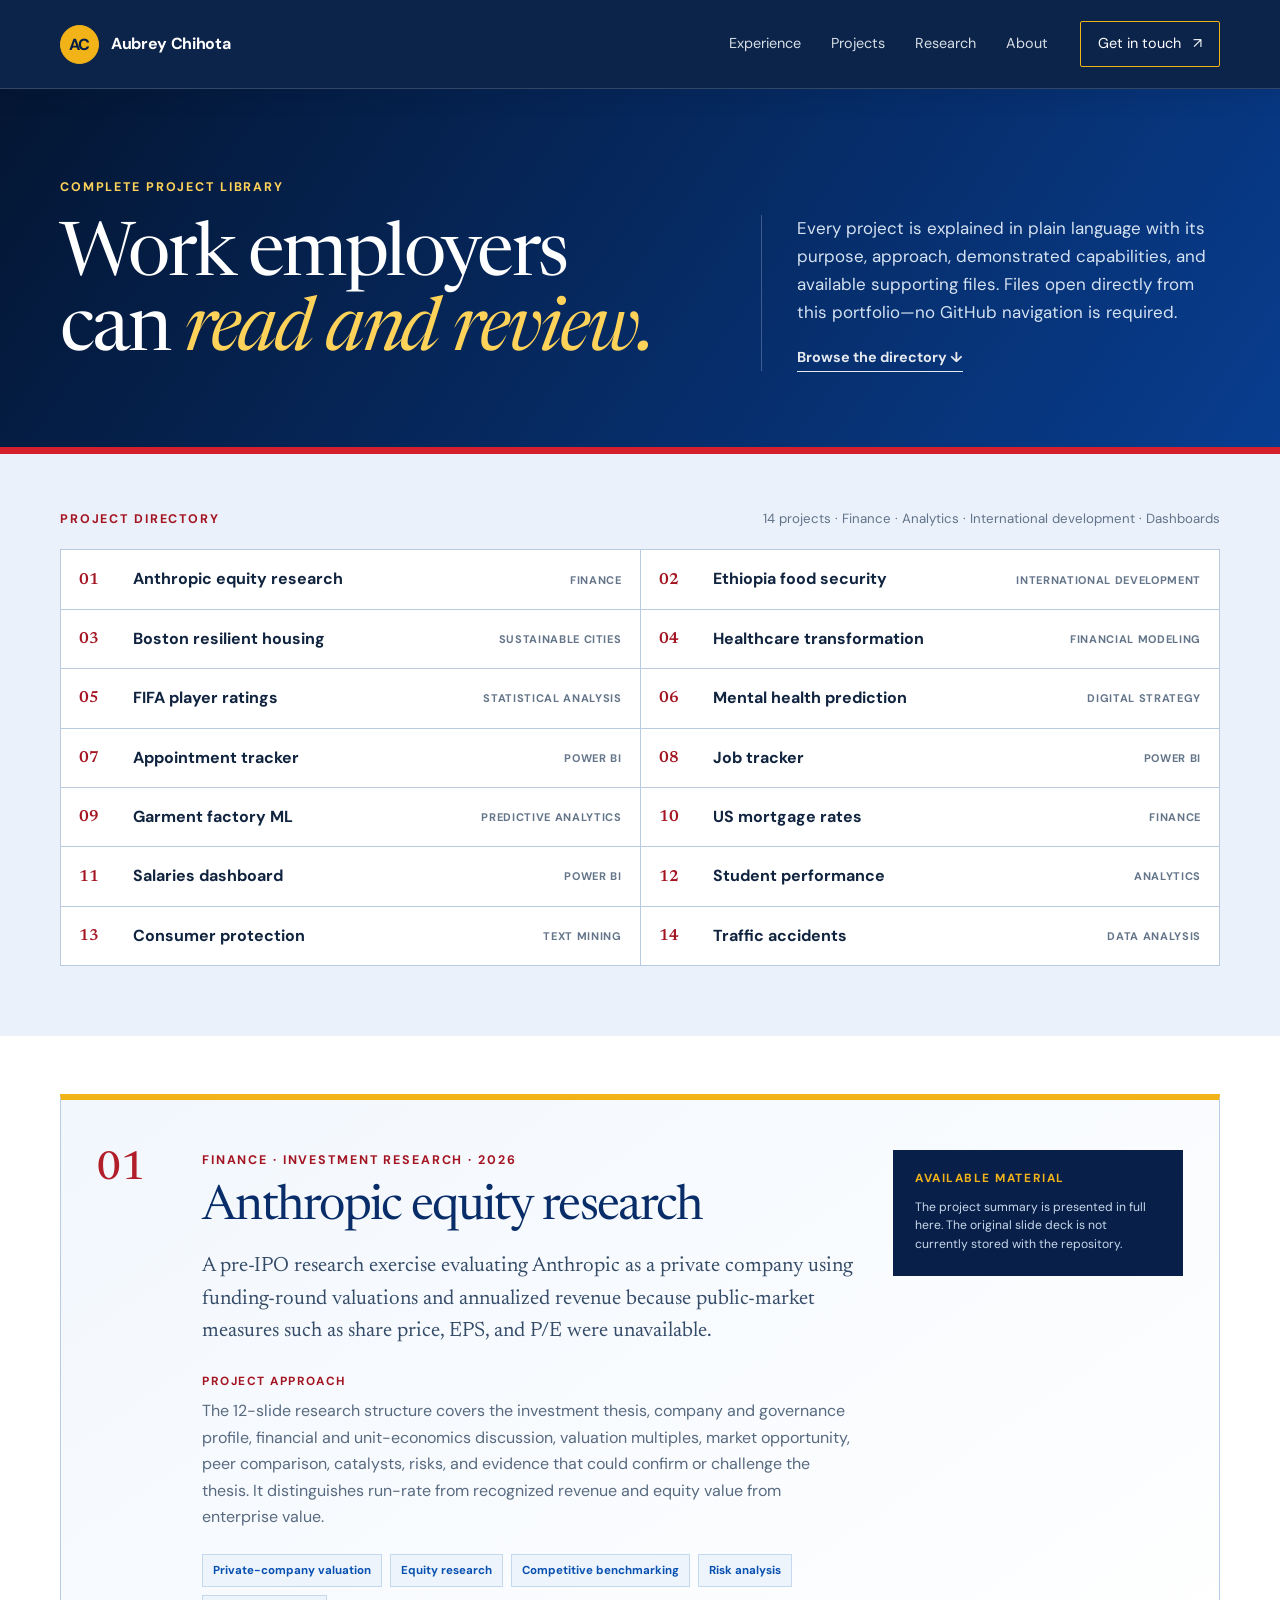
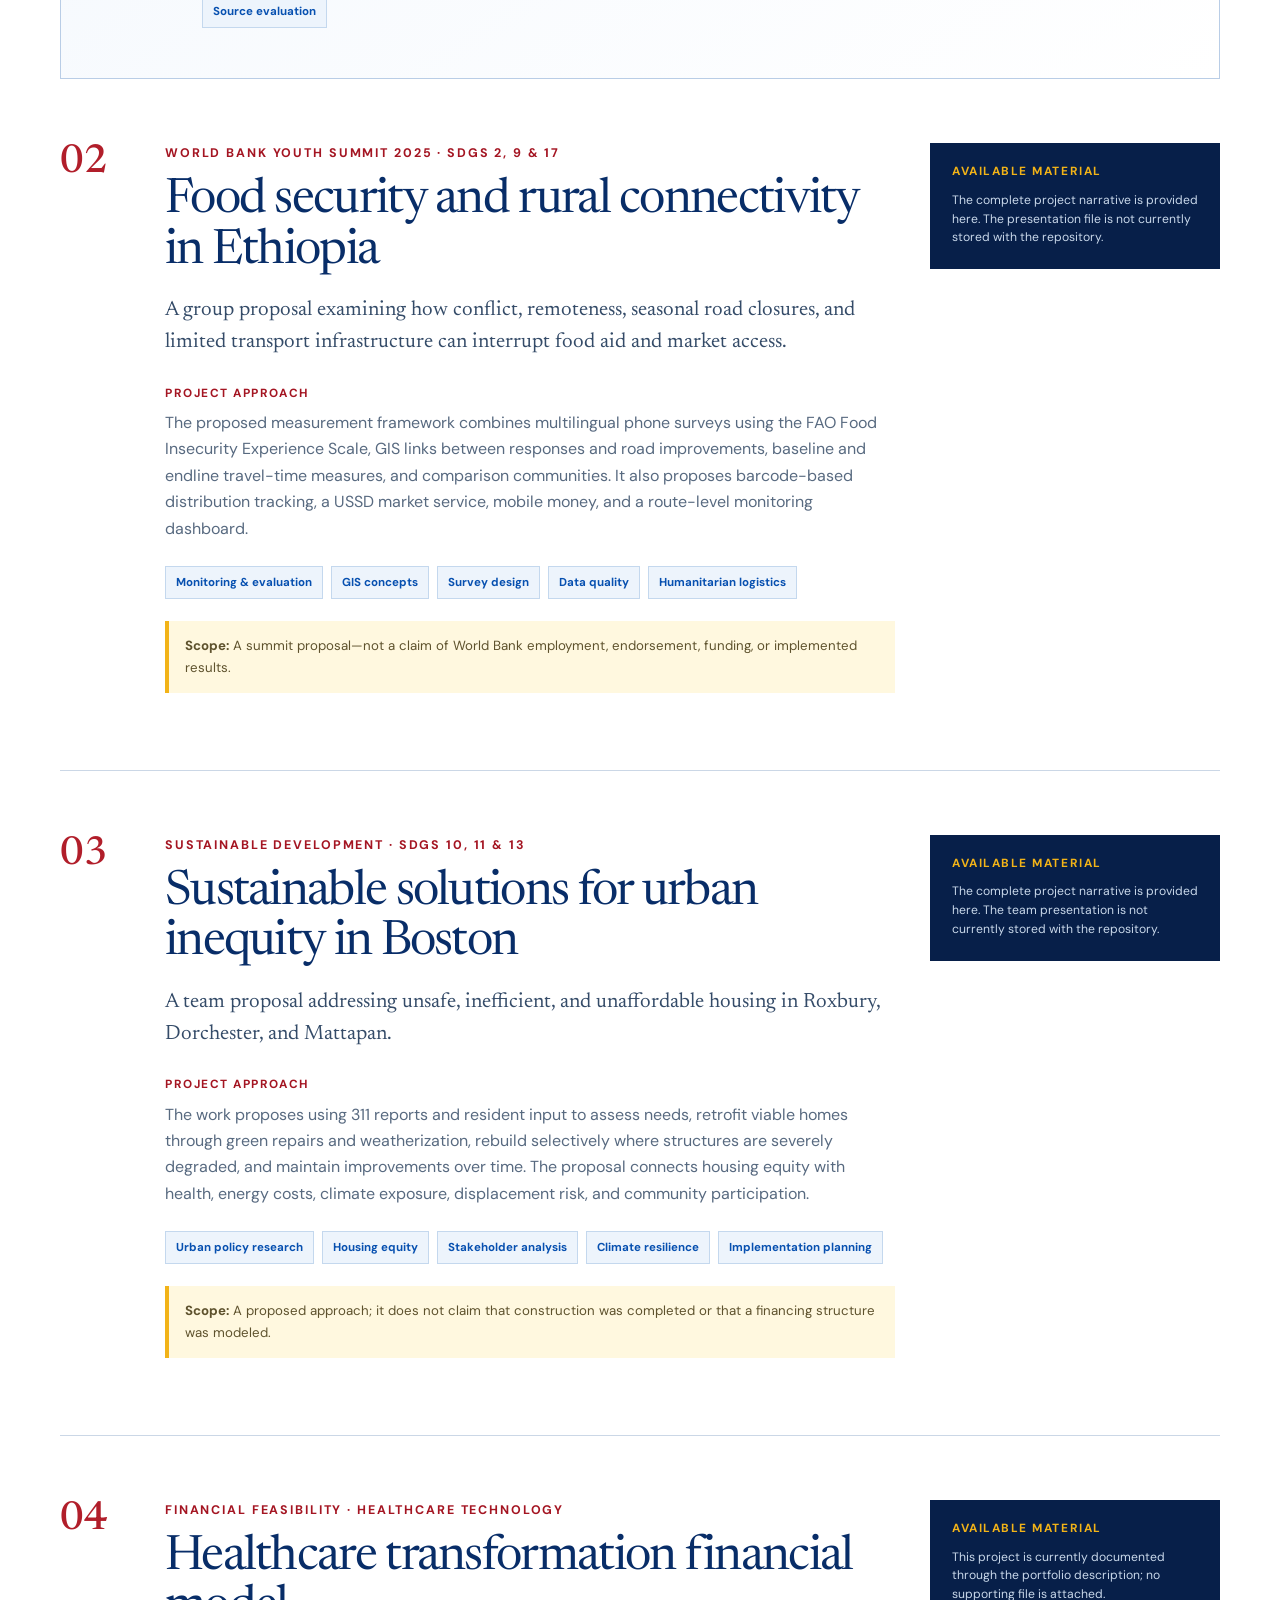
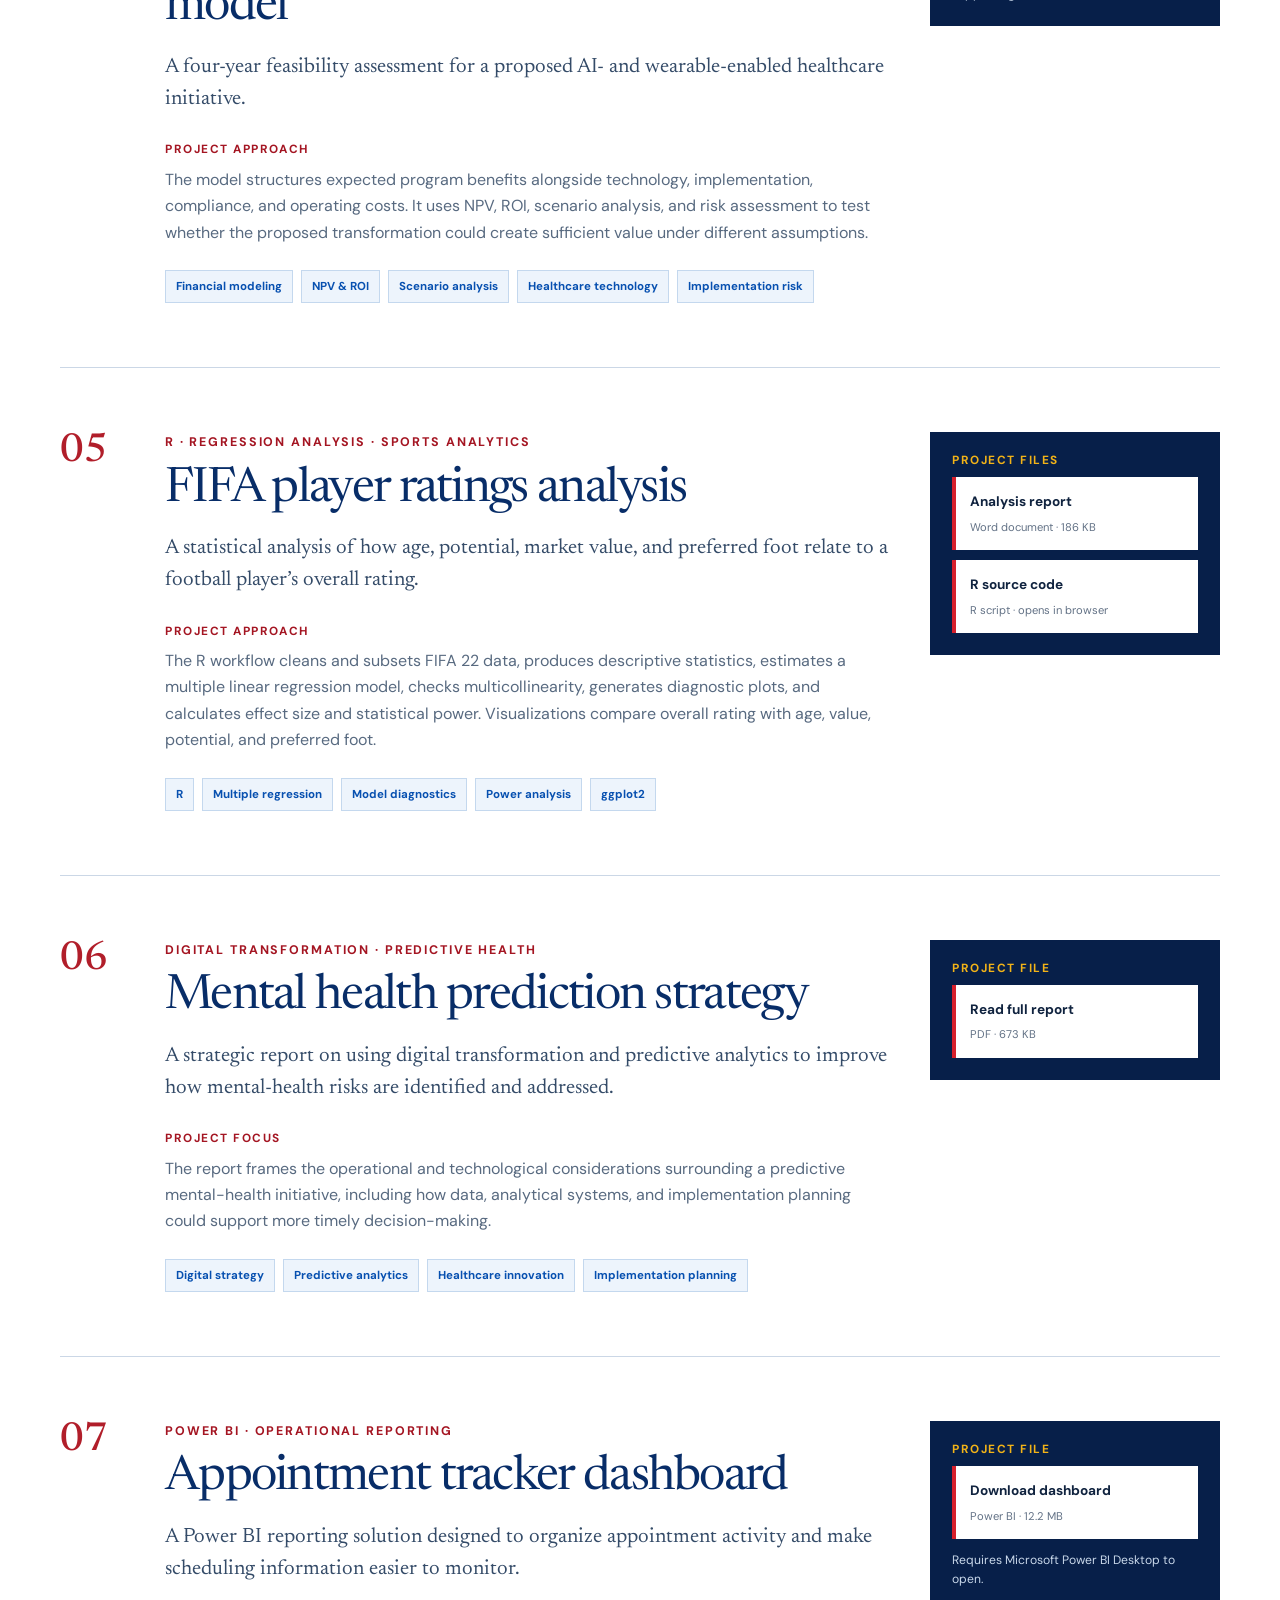
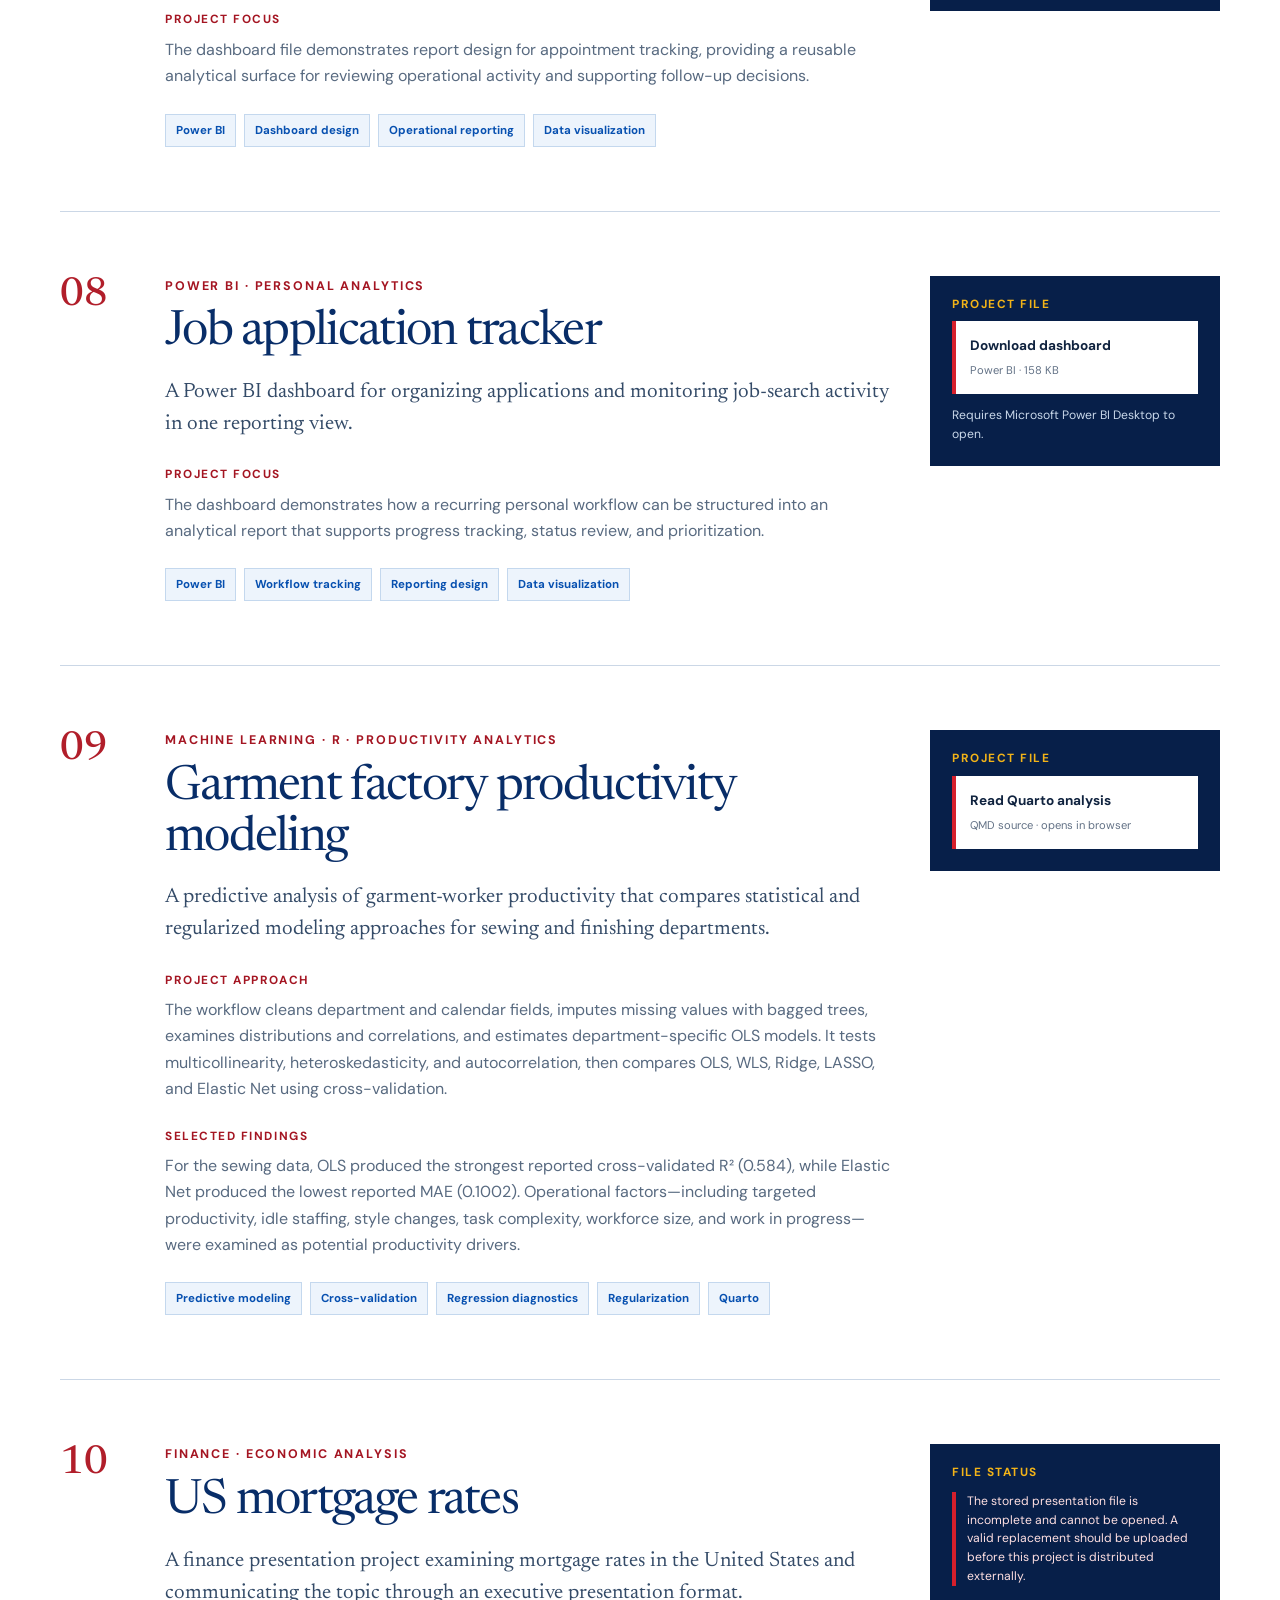
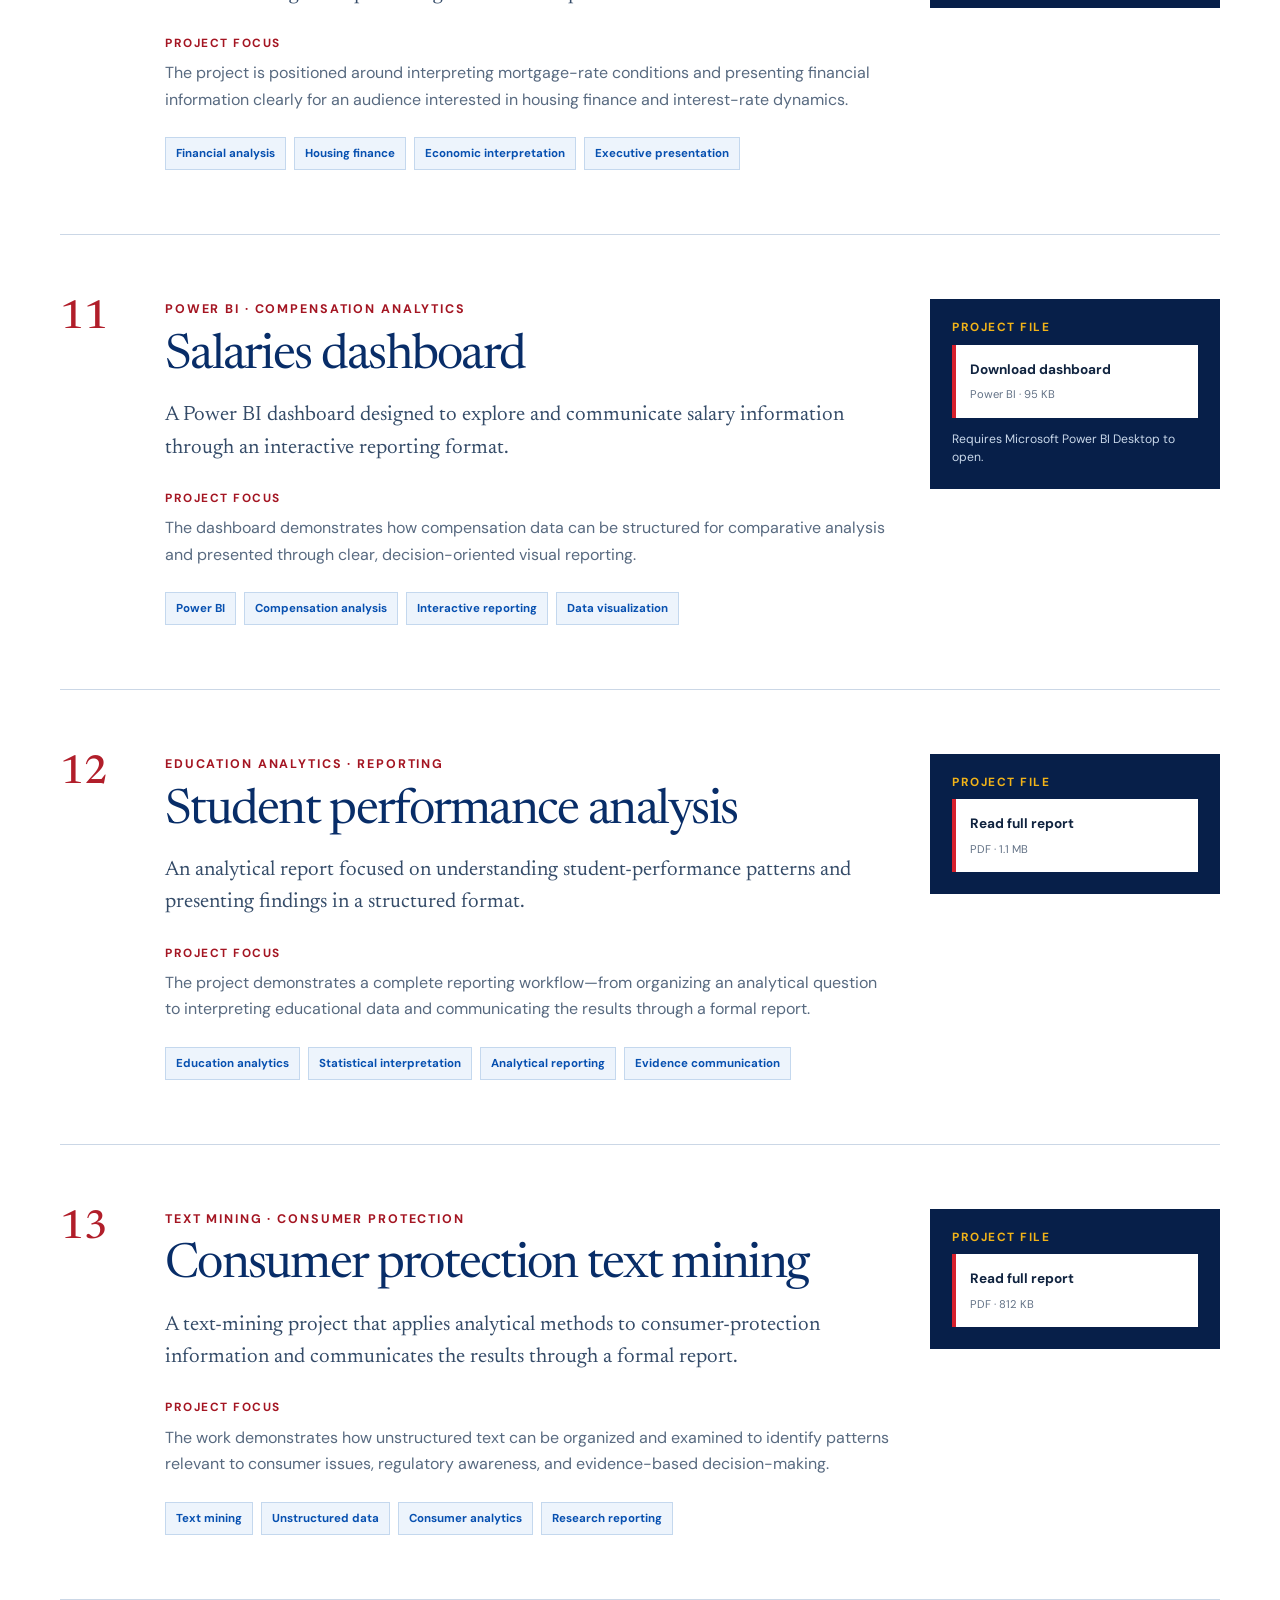
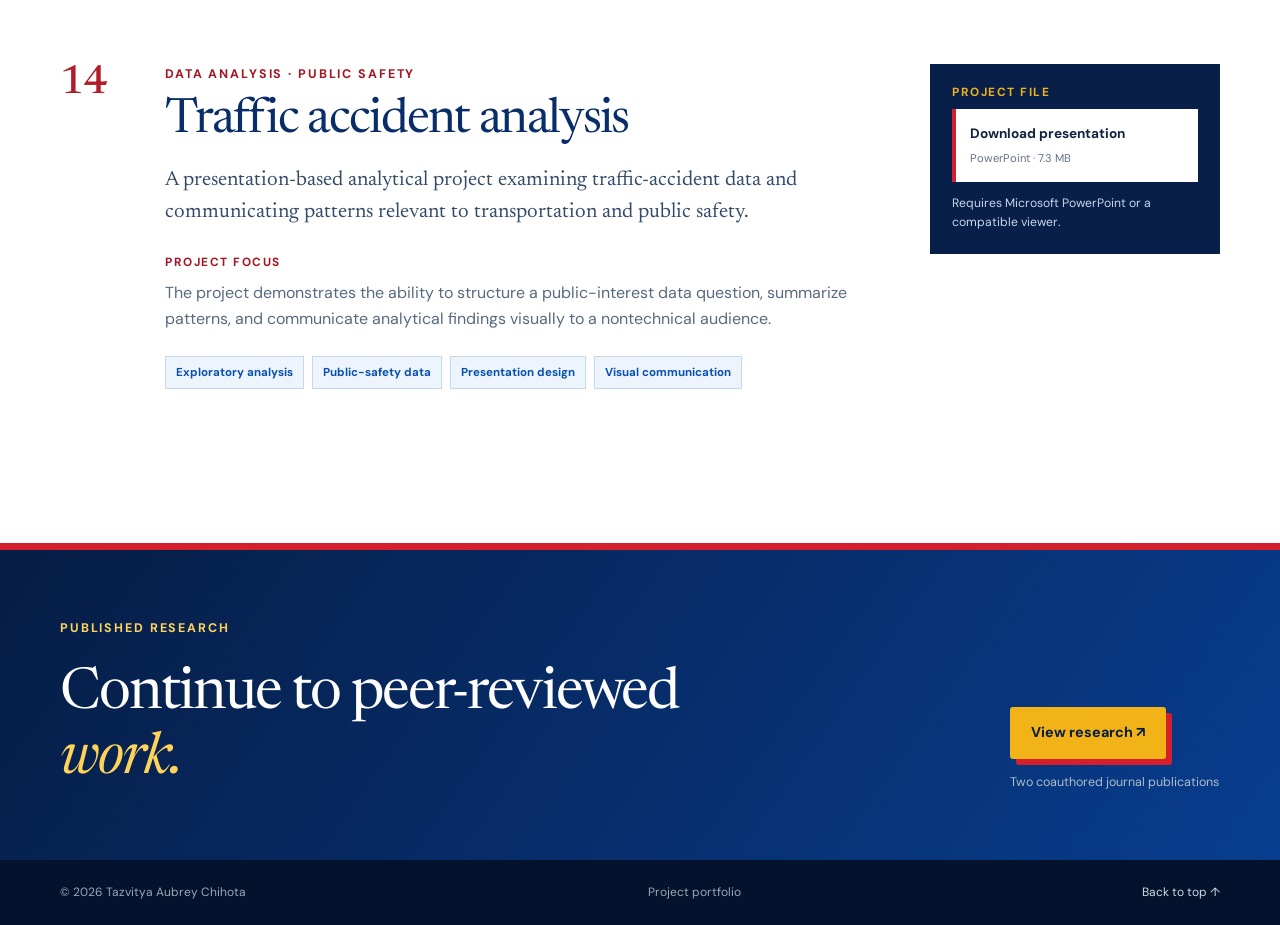
==== projects.html @ c2e9b296 "Add complete employer-friendly project library" ====
<!doctype html>
<html lang="en">
<head>
  <meta charset="utf-8">
  <meta name="viewport" content="width=device-width, initial-scale=1">
  <meta name="theme-color" content="#061d45">
  <meta name="description" content="Complete project portfolio for Tazvitya Aubrey Chihota, with employer-friendly project summaries and direct access to reports, dashboards, presentations, and analytical source files.">
  <title>Project Library | Tazvitya Aubrey Chihota</title>
  <link rel="preconnect" href="https://fonts.googleapis.com">
  <link rel="preconnect" href="https://fonts.gstatic.com" crossorigin>
  <link href="https://fonts.googleapis.com/css2?family=DM+Sans:wght@400;500;600;700&family=Newsreader:opsz,wght@6..72,400;6..72,500;6..72,600&display=swap" rel="stylesheet">
  <link rel="stylesheet" href="styles.css">
</head>
<body class="library-page">
  <a class="skip" href="#main">Skip to content</a>
  <header class="site-header">
    <div class="shell nav-wrap">
      <a class="wordmark" href="index.html" aria-label="Tazvitya Aubrey Chihota home"><span class="monogram">AC</span><span>Aubrey Chihota</span></a>
      <nav aria-label="Main navigation"><a href="index.html#work">Experience</a><a href="#directory">Projects</a><a href="index.html#research">Research</a><a href="index.html#about">About</a></nav>
      <a class="nav-contact" href="mailto:tc1706a@american.edu">Get in touch <span aria-hidden="true">↗</span></a>
    </div>
  </header>
  <main id="main">
    <section class="library-hero">
      <div class="shell library-hero-grid">
        <div><p class="eyebrow light">Complete project library</p><h1>Work employers can <em>read and review.</em></h1></div>
        <div><p>Every project is explained in plain language with its purpose, approach, demonstrated capabilities, and available supporting files. Files open directly from this portfolio—no GitHub navigation is required.</p><a class="text-link light-link" href="#directory">Browse the directory ↓</a></div>
      </div>
    </section>

    <section class="project-directory" id="directory">
      <div class="shell">
        <div class="directory-head"><p class="eyebrow">Project directory</p><p>14 projects · Finance · Analytics · International development · Dashboards</p></div>
        <div class="directory-grid">
          <a href="#anthropic-equity-research"><span>01</span>Anthropic equity research<small>Finance</small></a>
          <a href="#ethiopia-food-security"><span>02</span>Ethiopia food security<small>International development</small></a>
          <a href="#boston-resilient-housing"><span>03</span>Boston resilient housing<small>Sustainable cities</small></a>
          <a href="#healthcare-transformation"><span>04</span>Healthcare transformation<small>Financial modeling</small></a>
          <a href="#fifa-player-ratings"><span>05</span>FIFA player ratings<small>Statistical analysis</small></a>
          <a href="#mental-health-prediction"><span>06</span>Mental health prediction<small>Digital strategy</small></a>
          <a href="#appointment-tracker"><span>07</span>Appointment tracker<small>Power BI</small></a>
          <a href="#job-tracker"><span>08</span>Job tracker<small>Power BI</small></a>
          <a href="#garment-factory-ml"><span>09</span>Garment factory ML<small>Predictive analytics</small></a>
          <a href="#us-mortgage-rates"><span>10</span>US mortgage rates<small>Finance</small></a>
          <a href="#salaries-dashboard"><span>11</span>Salaries dashboard<small>Power BI</small></a>
          <a href="#student-performance"><span>12</span>Student performance<small>Analytics</small></a>
          <a href="#consumer-protection"><span>13</span>Consumer protection<small>Text mining</small></a>
          <a href="#traffic-accidents"><span>14</span>Traffic accidents<small>Data analysis</small></a>
        </div>
      </div>
    </section>

    <section class="project-details">
      <div class="shell">
        <article class="project-detail featured-detail" id="anthropic-equity-research">
          <div class="project-number">01</div>
          <div class="project-main"><p class="eyebrow">Finance · Investment research · 2026</p><h2>Anthropic equity research</h2><p class="project-lede">A pre-IPO research exercise evaluating Anthropic as a private company using funding-round valuations and annualized revenue because public-market measures such as share price, EPS, and P/E were unavailable.</p>
            <h3>Project approach</h3><p>The 12-slide research structure covers the investment thesis, company and governance profile, financial and unit-economics discussion, valuation multiples, market opportunity, peer comparison, catalysts, risks, and evidence that could confirm or challenge the thesis. It distinguishes run-rate from recognized revenue and equity value from enterprise value.</p>
            <div class="capability-list"><span>Private-company valuation</span><span>Equity research</span><span>Competitive benchmarking</span><span>Risk analysis</span><span>Source evaluation</span></div>
          </div>
          <aside class="project-files"><h3>Available material</h3><p class="file-note">The project summary is presented in full here. The original slide deck is not currently stored with the repository.</p></aside>
        </article>

        <article class="project-detail" id="ethiopia-food-security">
          <div class="project-number">02</div>
          <div class="project-main"><p class="eyebrow">World Bank Youth Summit 2025 · SDGs 2, 9 &amp; 17</p><h2>Food security and rural connectivity in Ethiopia</h2><p class="project-lede">A group proposal examining how conflict, remoteness, seasonal road closures, and limited transport infrastructure can interrupt food aid and market access.</p>
            <h3>Project approach</h3><p>The proposed measurement framework combines multilingual phone surveys using the FAO Food Insecurity Experience Scale, GIS links between responses and road improvements, baseline and endline travel-time measures, and comparison communities. It also proposes barcode-based distribution tracking, a USSD market service, mobile money, and a route-level monitoring dashboard.</p>
            <div class="capability-list"><span>Monitoring &amp; evaluation</span><span>GIS concepts</span><span>Survey design</span><span>Data quality</span><span>Humanitarian logistics</span></div>
            <p class="scope-note"><strong>Scope:</strong> A summit proposal—not a claim of World Bank employment, endorsement, funding, or implemented results.</p>
          </div>
          <aside class="project-files"><h3>Available material</h3><p class="file-note">The complete project narrative is provided here. The presentation file is not currently stored with the repository.</p></aside>
        </article>

        <article class="project-detail" id="boston-resilient-housing">
          <div class="project-number">03</div>
          <div class="project-main"><p class="eyebrow">Sustainable development · SDGs 10, 11 &amp; 13</p><h2>Sustainable solutions for urban inequity in Boston</h2><p class="project-lede">A team proposal addressing unsafe, inefficient, and unaffordable housing in Roxbury, Dorchester, and Mattapan.</p>
            <h3>Project approach</h3><p>The work proposes using 311 reports and resident input to assess needs, retrofit viable homes through green repairs and weatherization, rebuild selectively where structures are severely degraded, and maintain improvements over time. The proposal connects housing equity with health, energy costs, climate exposure, displacement risk, and community participation.</p>
            <div class="capability-list"><span>Urban policy research</span><span>Housing equity</span><span>Stakeholder analysis</span><span>Climate resilience</span><span>Implementation planning</span></div>
            <p class="scope-note"><strong>Scope:</strong> A proposed approach; it does not claim that construction was completed or that a financing structure was modeled.</p>
          </div>
          <aside class="project-files"><h3>Available material</h3><p class="file-note">The complete project narrative is provided here. The team presentation is not currently stored with the repository.</p></aside>
        </article>

        <article class="project-detail" id="healthcare-transformation">
          <div class="project-number">04</div>
          <div class="project-main"><p class="eyebrow">Financial feasibility · Healthcare technology</p><h2>Healthcare transformation financial model</h2><p class="project-lede">A four-year feasibility assessment for a proposed AI- and wearable-enabled healthcare initiative.</p>
            <h3>Project approach</h3><p>The model structures expected program benefits alongside technology, implementation, compliance, and operating costs. It uses NPV, ROI, scenario analysis, and risk assessment to test whether the proposed transformation could create sufficient value under different assumptions.</p>
            <div class="capability-list"><span>Financial modeling</span><span>NPV &amp; ROI</span><span>Scenario analysis</span><span>Healthcare technology</span><span>Implementation risk</span></div>
          </div>
          <aside class="project-files"><h3>Available material</h3><p class="file-note">This project is currently documented through the portfolio description; no supporting file is attached.</p></aside>
        </article>

        <article class="project-detail" id="fifa-player-ratings">
          <div class="project-number">05</div>
          <div class="project-main"><p class="eyebrow">R · Regression analysis · Sports analytics</p><h2>FIFA player ratings analysis</h2><p class="project-lede">A statistical analysis of how age, potential, market value, and preferred foot relate to a football player’s overall rating.</p>
            <h3>Project approach</h3><p>The R workflow cleans and subsets FIFA 22 data, produces descriptive statistics, estimates a multiple linear regression model, checks multicollinearity, generates diagnostic plots, and calculates effect size and statistical power. Visualizations compare overall rating with age, value, potential, and preferred foot.</p>
            <div class="capability-list"><span>R</span><span>Multiple regression</span><span>Model diagnostics</span><span>Power analysis</span><span>ggplot2</span></div>
          </div>
          <aside class="project-files"><h3>Project files</h3>
            <a class="file-card" href="https://raw.githubusercontent.com/Brey1997/MY-PROJECTS/main/projects/fifa-player-ratings/fifa-player-ratings-analysis.docx"><strong>Analysis report</strong><span>Word document · 186 KB</span></a>
            <a class="file-card" href="https://raw.githubusercontent.com/Brey1997/MY-PROJECTS/main/projects/fifa-player-ratings/fifa-ratings-project.R"><strong>R source code</strong><span>R script · opens in browser</span></a>
          </aside>
        </article>

        <article class="project-detail" id="mental-health-prediction">
          <div class="project-number">06</div>
          <div class="project-main"><p class="eyebrow">Digital transformation · Predictive health</p><h2>Mental health prediction strategy</h2><p class="project-lede">A strategic report on using digital transformation and predictive analytics to improve how mental-health risks are identified and addressed.</p>
            <h3>Project focus</h3><p>The report frames the operational and technological considerations surrounding a predictive mental-health initiative, including how data, analytical systems, and implementation planning could support more timely decision-making.</p>
            <div class="capability-list"><span>Digital strategy</span><span>Predictive analytics</span><span>Healthcare innovation</span><span>Implementation planning</span></div>
          </div>
          <aside class="project-files"><h3>Project file</h3>
            <a class="file-card" href="https://raw.githubusercontent.com/Brey1997/MY-PROJECTS/main/projects/mental-health-prediction/digital-transformation-strategy.pdf"><strong>Read full report</strong><span>PDF · 673 KB</span></a>
          </aside>
        </article>

        <article class="project-detail" id="appointment-tracker">
          <div class="project-number">07</div>
          <div class="project-main"><p class="eyebrow">Power BI · Operational reporting</p><h2>Appointment tracker dashboard</h2><p class="project-lede">A Power BI reporting solution designed to organize appointment activity and make scheduling information easier to monitor.</p>
            <h3>Project focus</h3><p>The dashboard file demonstrates report design for appointment tracking, providing a reusable analytical surface for reviewing operational activity and supporting follow-up decisions.</p>
            <div class="capability-list"><span>Power BI</span><span>Dashboard design</span><span>Operational reporting</span><span>Data visualization</span></div>
          </div>
          <aside class="project-files"><h3>Project file</h3>
            <a class="file-card" href="https://raw.githubusercontent.com/Brey1997/MY-PROJECTS/main/projects/appointment-tracker/final-appointment-tracker.pbix"><strong>Download dashboard</strong><span>Power BI · 12.2 MB</span></a>
            <p class="file-note">Requires Microsoft Power BI Desktop to open.</p>
          </aside>
        </article>

        <article class="project-detail" id="job-tracker">
          <div class="project-number">08</div>
          <div class="project-main"><p class="eyebrow">Power BI · Personal analytics</p><h2>Job application tracker</h2><p class="project-lede">A Power BI dashboard for organizing applications and monitoring job-search activity in one reporting view.</p>
            <h3>Project focus</h3><p>The dashboard demonstrates how a recurring personal workflow can be structured into an analytical report that supports progress tracking, status review, and prioritization.</p>
            <div class="capability-list"><span>Power BI</span><span>Workflow tracking</span><span>Reporting design</span><span>Data visualization</span></div>
          </div>
          <aside class="project-files"><h3>Project file</h3>
            <a class="file-card" href="https://raw.githubusercontent.com/Brey1997/MY-PROJECTS/main/projects/job-tracker/job-tracker-report.pbix"><strong>Download dashboard</strong><span>Power BI · 158 KB</span></a>
            <p class="file-note">Requires Microsoft Power BI Desktop to open.</p>
          </aside>
        </article>

        <article class="project-detail" id="garment-factory-ml">
          <div class="project-number">09</div>
          <div class="project-main"><p class="eyebrow">Machine learning · R · Productivity analytics</p><h2>Garment factory productivity modeling</h2><p class="project-lede">A predictive analysis of garment-worker productivity that compares statistical and regularized modeling approaches for sewing and finishing departments.</p>
            <h3>Project approach</h3><p>The workflow cleans department and calendar fields, imputes missing values with bagged trees, examines distributions and correlations, and estimates department-specific OLS models. It tests multicollinearity, heteroskedasticity, and autocorrelation, then compares OLS, WLS, Ridge, LASSO, and Elastic Net using cross-validation.</p>
            <h3>Selected findings</h3><p>For the sewing data, OLS produced the strongest reported cross-validated R² (0.584), while Elastic Net produced the lowest reported MAE (0.1002). Operational factors—including targeted productivity, idle staffing, style changes, task complexity, workforce size, and work in progress—were examined as potential productivity drivers.</p>
            <div class="capability-list"><span>Predictive modeling</span><span>Cross-validation</span><span>Regression diagnostics</span><span>Regularization</span><span>Quarto</span></div>
          </div>
          <aside class="project-files"><h3>Project file</h3>
            <a class="file-card" href="https://raw.githubusercontent.com/Brey1997/MY-PROJECTS/main/projects/garment-factory-machine-learning/analysis.qmd"><strong>Read Quarto analysis</strong><span>QMD source · opens in browser</span></a>
          </aside>
        </article>

        <article class="project-detail" id="us-mortgage-rates">
          <div class="project-number">10</div>
          <div class="project-main"><p class="eyebrow">Finance · Economic analysis</p><h2>US mortgage rates</h2><p class="project-lede">A finance presentation project examining mortgage rates in the United States and communicating the topic through an executive presentation format.</p>
            <h3>Project focus</h3><p>The project is positioned around interpreting mortgage-rate conditions and presenting financial information clearly for an audience interested in housing finance and interest-rate dynamics.</p>
            <div class="capability-list"><span>Financial analysis</span><span>Housing finance</span><span>Economic interpretation</span><span>Executive presentation</span></div>
          </div>
          <aside class="project-files"><h3>File status</h3><p class="file-note warning-note">The stored presentation file is incomplete and cannot be opened. A valid replacement should be uploaded before this project is distributed externally.</p></aside>
        </article>

        <article class="project-detail" id="salaries-dashboard">
          <div class="project-number">11</div>
          <div class="project-main"><p class="eyebrow">Power BI · Compensation analytics</p><h2>Salaries dashboard</h2><p class="project-lede">A Power BI dashboard designed to explore and communicate salary information through an interactive reporting format.</p>
            <h3>Project focus</h3><p>The dashboard demonstrates how compensation data can be structured for comparative analysis and presented through clear, decision-oriented visual reporting.</p>
            <div class="capability-list"><span>Power BI</span><span>Compensation analysis</span><span>Interactive reporting</span><span>Data visualization</span></div>
          </div>
          <aside class="project-files"><h3>Project file</h3>
            <a class="file-card" href="https://raw.githubusercontent.com/Brey1997/MY-PROJECTS/main/projects/salaries-dashboard/salaries-dashboard.pbix"><strong>Download dashboard</strong><span>Power BI · 95 KB</span></a>
            <p class="file-note">Requires Microsoft Power BI Desktop to open.</p>
          </aside>
        </article>

        <article class="project-detail" id="student-performance">
          <div class="project-number">12</div>
          <div class="project-main"><p class="eyebrow">Education analytics · Reporting</p><h2>Student performance analysis</h2><p class="project-lede">An analytical report focused on understanding student-performance patterns and presenting findings in a structured format.</p>
            <h3>Project focus</h3><p>The project demonstrates a complete reporting workflow—from organizing an analytical question to interpreting educational data and communicating the results through a formal report.</p>
            <div class="capability-list"><span>Education analytics</span><span>Statistical interpretation</span><span>Analytical reporting</span><span>Evidence communication</span></div>
          </div>
          <aside class="project-files"><h3>Project file</h3>
            <a class="file-card" href="https://raw.githubusercontent.com/Brey1997/MY-PROJECTS/main/projects/student-performance/report.pdf"><strong>Read full report</strong><span>PDF · 1.1 MB</span></a>
          </aside>
        </article>

        <article class="project-detail" id="consumer-protection">
          <div class="project-number">13</div>
          <div class="project-main"><p class="eyebrow">Text mining · Consumer protection</p><h2>Consumer protection text mining</h2><p class="project-lede">A text-mining project that applies analytical methods to consumer-protection information and communicates the results through a formal report.</p>
            <h3>Project focus</h3><p>The work demonstrates how unstructured text can be organized and examined to identify patterns relevant to consumer issues, regulatory awareness, and evidence-based decision-making.</p>
            <div class="capability-list"><span>Text mining</span><span>Unstructured data</span><span>Consumer analytics</span><span>Research reporting</span></div>
          </div>
          <aside class="project-files"><h3>Project file</h3>
            <a class="file-card" href="https://raw.githubusercontent.com/Brey1997/MY-PROJECTS/main/projects/consumer-protection-text-mining/report.pdf"><strong>Read full report</strong><span>PDF · 812 KB</span></a>
          </aside>
        </article>

        <article class="project-detail" id="traffic-accidents">
          <div class="project-number">14</div>
          <div class="project-main"><p class="eyebrow">Data analysis · Public safety</p><h2>Traffic accident analysis</h2><p class="project-lede">A presentation-based analytical project examining traffic-accident data and communicating patterns relevant to transportation and public safety.</p>
            <h3>Project focus</h3><p>The project demonstrates the ability to structure a public-interest data question, summarize patterns, and communicate analytical findings visually to a nontechnical audience.</p>
            <div class="capability-list"><span>Exploratory analysis</span><span>Public-safety data</span><span>Presentation design</span><span>Visual communication</span></div>
          </div>
          <aside class="project-files"><h3>Project file</h3>
            <a class="file-card" href="https://raw.githubusercontent.com/Brey1997/MY-PROJECTS/main/projects/traffic-accidents/presentation.pptx"><strong>Download presentation</strong><span>PowerPoint · 7.3 MB</span></a>
            <p class="file-note">Requires Microsoft PowerPoint or a compatible viewer.</p>
          </aside>
        </article>
      </div>
    </section>
    <section class="closing"><div class="shell closing-grid"><div><p class="eyebrow light">Published research</p><h2>Continue to peer-reviewed <em>work.</em></h2></div><div><a class="button primary" href="index.html#research">View research ↗</a><p>Two coauthored journal publications</p></div></div></section>
  </main>
  <footer><div class="shell footer-inner"><span>© 2026 Tazvitya Aubrey Chihota</span><span>Project portfolio</span><a href="#main">Back to top ↑</a></div></footer>
</body>
</html>
---- styles.css ----
:root{--navy:#101b2e;--navy2:#192a41;--ink:#1b2637;--muted:#607083;--line:#d9e0e4;--paper:#f7f8f7;--white:#fff;--accent:#d9a464;--accent2:#e9bd85}*{box-sizing:border-box}html{scroll-behavior:smooth}body{margin:0;background:var(--paper);color:var(--ink);font:400 1rem/1.65 'DM Sans',sans-serif}h1,h2,h3,p{margin-top:0}h1,h2,h3{line-height:1.13}a{color:inherit}a:focus-visible{outline:3px solid var(--accent);outline-offset:4px}.shell{width:min(1160px,calc(100% - 48px));margin:auto}.skip{position:absolute;left:-9999px;top:0;background:white;z-index:50;padding:12px}.skip:focus{left:12px}.site-header{position:relative;z-index:5;background:var(--navy);color:#fff;border-bottom:1px solid #ffffff27}.nav-wrap{min-height:88px;display:flex;align-items:center;gap:32px}.wordmark{display:flex;align-items:center;gap:12px;text-decoration:none;font-weight:700;letter-spacing:-.02em;white-space:nowrap}.monogram{display:grid;place-items:center;width:39px;height:39px;border:1px solid var(--accent);border-radius:50%;font:600 1rem 'Newsreader',serif;color:var(--accent)}nav{display:flex;gap:30px;margin-left:auto}nav a,.nav-contact{font-size:.9rem;text-decoration:none;color:#d6dee5}nav a:hover,.nav-contact:hover{color:var(--accent2)}.nav-contact{border:1px solid #ffffff55;padding:10px 17px;border-radius:2px;white-space:nowrap}.nav-contact span{margin-left:8px}.hero{background:var(--navy);color:white;overflow:hidden}.hero-grid{display:grid;grid-template-columns:minmax(0,1.38fr) minmax(300px,.62fr);min-height:610px;gap:72px;align-items:stretch}.hero-copy{padding:82px 0 55px}.eyebrow{font-size:.78rem;letter-spacing:.15em;text-transform:uppercase;font-weight:700;color:#9e6939;margin-bottom:23px}.eyebrow.light{color:var(--accent2)}h1,h2,.closing h2{font-family:'Newsreader',Georgia,serif;font-weight:400;letter-spacing:-.035em}h1{font-size:clamp(3.4rem,6vw,6rem);max-width:770px;line-height:1.01;margin-bottom:27px}h1 em,.closing h2 em{color:var(--accent2);font-weight:400}h2 em{font-weight:400;color:#916030}.hero-intro{font-size:1.12rem;color:#d0dbe4;max-width:650px;line-height:1.7}.hero-actions{display:flex;align-items:center;gap:28px;margin-top:32px}.button{display:inline-flex;align-items:center;justify-content:space-between;gap:24px;padding:13px 20px;text-decoration:none;font-size:.9rem;font-weight:700;transition:transform .18s,background .18s;border:1px solid transparent}.button:hover{transform:translateY(-2px)}.button.primary{background:var(--accent);color:#1a2534}.button.primary:hover{background:var(--accent2)}.text-link{text-decoration:none;border-bottom:1px solid currentColor;padding-bottom:5px;font-weight:700;font-size:.9rem}.light-link{color:#e6e9ed}.hero-location{font-size:.82rem;color:#aabac7;margin:53px 0 0}.hero-aside{background:var(--navy2);display:flex;flex-direction:column;padding:30px 28px 25px;border-left:1px solid #ffffff18}.aside-top,.aside-bottom{display:flex;align-items:center;justify-content:space-between;color:#d2dce5;font-size:.75rem;letter-spacing:.08em;text-transform:uppercase}.signal{width:12px;height:12px;border-radius:50%;border:2px solid var(--accent)}.focus-stack{margin:auto 0}.focus-stack p{border-bottom:1px solid #ffffff2a;margin:0;padding:19px 0;color:white;font-family:'Newsreader',serif;font-size:1.5rem;line-height:1.15}.focus-stack span{display:block;margin-top:8px;color:#aebfce;font:400 .78rem/1.5 'DM Sans',sans-serif}.aside-bottom{border-top:1px solid #ffffff2a;padding-top:22px;color:var(--accent2)}.intro-strip{background:#e7ecee}.strip-grid{display:grid;grid-template-columns:repeat(3,1fr)}.strip-grid>div{display:flex;flex-direction:column;gap:2px;padding:26px 25px;border-left:1px solid #cbd4d8}.strip-grid>div:first-child{border-left:0;padding-left:0}.strip-grid strong{font-family:'Newsreader',serif;font-weight:500;font-size:1.8rem;line-height:1.2}.strip-grid span{font-size:.77rem;color:#536473}.section{padding:105px 0}.section-heading{display:flex;justify-content:space-between;align-items:end;gap:60px;margin-bottom:41px}.section-heading .eyebrow{margin-bottom:14px}.section-heading h2,.about-grid h2{font-size:clamp(2.6rem,4.2vw,4.2rem);margin:0}.section-heading>p{max-width:350px;color:var(--muted);margin:0;font-size:.96rem}.work-section{background:#fff}.experience{display:grid;grid-template-columns:150px minmax(0,1fr) 170px;gap:30px;border-top:1px solid var(--line);padding:29px 0}.experience:last-child{border-bottom:1px solid var(--line)}.exp-date{font-size:.8rem;font-weight:700;text-transform:uppercase;letter-spacing:.04em;color:#797f81;padding-top:5px}.experience h3{font:500 1.7rem/1.15 'Newsreader',serif;margin:0 0 5px}.organization{font-size:.85rem;color:#865b32;font-weight:700;margin:0 0 10px}.experience div:nth-child(2)>p:last-child{color:#536273;margin:0;max-width:760px;font-size:.9rem}.exp-tag{justify-self:end;align-self:start;border:1px solid #d2dce2;color:#526170;font-size:.73rem;padding:6px 10px;white-space:nowrap}.minor-note{font-size:.83rem;color:#607083;margin:18px 0 0}.project-section{background:#edf1f2}.project-grid{display:grid;grid-template-columns:repeat(2,minmax(0,1fr));gap:17px}.project-card{min-height:350px;background:#fff;padding:31px;display:flex;flex-direction:column;border:1px solid #dbe2e6}.project-card.dark-card{background:var(--navy2);border-color:var(--navy2);color:#fff}.card-meta{display:flex;justify-content:space-between;gap:15px;text-transform:uppercase;letter-spacing:.1em;font-size:.71rem;font-weight:700;color:#a46b3b}.dark-card .card-meta{color:var(--accent2)}.project-card h3{font:400 clamp(1.8rem,2.9vw,2.5rem)/1.1 'Newsreader',serif;margin:29px 0 15px}.project-card p{color:#5c6a76;font-size:.91rem;line-height:1.65;margin-bottom:21px}.dark-card p{color:#c9d5df}.skill-line{font-size:.76rem;color:#8c623d;margin-top:auto;padding:13px 0;border-top:1px solid #dbe2e6}.dark-card .skill-line{color:var(--accent2);border-color:#ffffff30}.project-card>a{font-weight:700;font-size:.83rem;text-decoration:none;display:flex;justify-content:space-between;align-items:center;padding-top:9px}.project-card>a:hover,.paper-links a:hover,.footer-github:hover{text-decoration:underline}.card-status{font-size:.8rem;color:#607083;padding-top:9px}.more-work{margin-top:25px;padding:27px 30px;background:#dce5e9;display:flex;justify-content:space-between;gap:30px;align-items:center}.more-work h3{font:500 1.7rem 'Newsreader',serif;margin:0 0 4px}.more-work p{font-size:.83rem;margin:0;color:#546677;max-width:720px}.button.outline{border-color:#23384f;white-space:nowrap}.button.outline:hover{background:#fff}.research-section{background:#fff}.paper-list{border-top:1px solid var(--line)}.paper{display:grid;grid-template-columns:145px 1fr;gap:30px;padding:33px 0;border-bottom:1px solid var(--line)}.paper-index{font-family:'Newsreader',serif;font-size:2rem;color:#a36a38}.paper-index span{display:block;font:700 .78rem 'DM Sans',sans-serif;color:#85929e;margin-top:4px}.paper h3{font:400 clamp(1.7rem,2.6vw,2.2rem)/1.18 'Newsreader',serif;margin-bottom:12px;max-width:850px}.paper p{font-size:.92rem;color:#596977;max-width:820px;margin-bottom:14px}.paper-links{display:flex;gap:25px}.paper-links a{font-size:.82rem;font-weight:700;text-decoration:none;color:#875b31}.about-section{background:#e8edef}.about-grid{display:grid;grid-template-columns:1fr 1fr;gap:90px}.about-grid h2{margin-bottom:27px}.about-grid>div:first-child>p:not(.eyebrow){color:#506273;max-width:510px}.about-grid .text-link{display:inline-block;margin-top:13px}.about-details{border-left:1px solid #c8d3d9;padding-left:44px}.about-details>div{padding:0 0 19px;margin-bottom:20px;border-bottom:1px solid #c8d3d9}.about-details>div:last-child{margin:0;border:0}.about-details h3{font-size:.78rem;letter-spacing:.13em;text-transform:uppercase;margin:0 0 15px;color:#8e5e34}.about-details p{font-size:.86rem;color:#506273;margin:0 0 13px}.about-details p:last-child{margin-bottom:0}.about-details strong{color:#1a293a}.closing{padding:68px 0;background:var(--navy);color:white}.closing-grid{display:flex;justify-content:space-between;align-items:end;gap:45px}.closing h2{font-size:clamp(2.6rem,4.5vw,4.4rem);max-width:740px;margin:0}.closing-grid>div:last-child{min-width:210px}.footer-github{display:inline-block;margin:20px 0 7px 17px;text-decoration:none;font-weight:700;font-size:.85rem}.closing-grid>div:last-child p{color:#aebdc8;font-size:.78rem;margin:13px 0 0}footer{background:#0b1524;color:#9aa9b6}.footer-inner{min-height:65px;display:flex;justify-content:space-between;align-items:center;gap:20px;font-size:.75rem}footer a{text-decoration:none;color:#d2dae1}@media(max-width:950px){.nav-wrap{gap:18px}.nav-wrap nav{gap:14px}.hero-grid{gap:28px;grid-template-columns:1.3fr .7fr}.hero-aside{padding:22px}.experience{grid-template-columns:125px 1fr}.exp-tag{display:none}.about-grid{gap:45px}}@media(max-width:720px){.shell{width:min(100% - 32px,560px)}.site-header .nav-wrap{min-height:72px;flex-wrap:wrap;padding:13px 0;gap:13px}.wordmark{font-size:.9rem}.nav-wrap nav{order:3;width:100%;margin:0;justify-content:space-between;gap:5px}.nav-wrap nav a{font-size:.78rem}.nav-contact{margin-left:auto;font-size:.78rem;padding:7px 9px}.hero-grid{display:block}.hero-copy{padding:64px 0 48px}.hero-aside{display:none}h1{font-size:clamp(3rem,11vw,4.4rem)}.hero-intro{font-size:1rem}.hero-location{margin-top:38px}.intro-strip .strip-grid{grid-template-columns:1fr}.strip-grid>div,.strip-grid>div:first-child{padding:15px 0;border-left:0;border-bottom:1px solid #cbd4d8}.strip-grid>div:last-child{border-bottom:0}.strip-grid strong{font-size:1.45rem}.section{padding:68px 0}.section-heading{display:block;margin-bottom:28px}.section-heading>p{margin-top:16px}.experience{grid-template-columns:1fr;gap:7px;padding:23px 0}.exp-date{padding:0}.experience h3{font-size:1.55rem}.project-grid{grid-template-columns:1fr}.project-card{min-height:0;padding:25px}.more-work{display:block;padding:23px}.more-work .button{margin-top:21px}.paper{grid-template-columns:1fr;gap:4px}.paper-index{font-size:1.35rem}.paper-index span{display:inline;margin-left:10px}.about-grid{grid-template-columns:1fr;gap:35px}.about-details{padding:0;border:0}.closing-grid{display:block}.closing-grid>div:last-child{margin-top:30px}.footer-inner{flex-wrap:wrap;padding:20px 0}.footer-inner span:nth-child(2){display:none}}@media(max-width:390px){.nav-contact{display:none}.hero-actions{align-items:start;flex-direction:column;gap:22px}.paper-links{gap:15px}}@media(prefers-reduced-motion:reduce){html{scroll-behavior:auto}.button{transition:none}}
.archive{margin-top:49px}.archive-heading{display:flex;justify-content:space-between;align-items:end;gap:20px;border-bottom:1px solid #cbd5da;padding-bottom:13px}.archive-heading h3{font:500 1.75rem 'Newsreader',serif;margin:0}.archive-heading p{color:#657686;font-size:.8rem;margin:0}.archive-grid{display:grid;grid-template-columns:repeat(2,minmax(0,1fr));column-gap:27px}.archive-grid a{display:flex;justify-content:space-between;gap:15px;padding:14px 0;border-bottom:1px solid #cbd5da;text-decoration:none;font-weight:600;font-size:.86rem}.archive-grid a:hover{color:#8e5e34}.archive-grid span{color:#6b7c89;font-size:.73rem;font-weight:500;white-space:nowrap}@media(max-width:720px){.archive-grid{grid-template-columns:1fr}.archive-heading{display:block}.archive-heading p{margin-top:5px}}

/* Formal, high-energy portfolio direction */
:root{--navy:#061d45;--navy2:#0a2e68;--ink:#10233f;--muted:#53647b;--line:#cbd7e6;--paper:#f5f8fc;--white:#fff;--accent:#f2b318;--accent2:#ffd35a;--cobalt:#0757c7;--red:#d61f2c}
body{background:var(--paper)}
.site-header{position:sticky;top:0;background:rgba(6,29,69,.97);backdrop-filter:blur(12px);box-shadow:0 5px 24px #00122d20}
.monogram{border-color:var(--accent);background:var(--accent);color:var(--navy);font-family:'DM Sans',sans-serif;font-weight:800}
.nav-contact{border-color:var(--accent);color:#fff}.nav-contact:hover{background:var(--accent);color:var(--navy)}
.hero{position:relative;background:linear-gradient(125deg,#041633 0%,#062961 60%,#074cb0 100%)}
.hero:before{content:"";position:absolute;inset:0;background:linear-gradient(90deg,transparent 0 67%,#d61f2c 67% 68%,transparent 68%);opacity:.85;pointer-events:none}
.hero-grid{position:relative;grid-template-columns:minmax(0,1.12fr) minmax(360px,.65fr);min-height:690px;gap:58px}
.hero-copy{padding:88px 0 64px;align-self:center}
.hero-copy:before{content:"";display:block;width:76px;height:6px;background:linear-gradient(90deg,var(--red) 0 34%,var(--accent) 34%);margin-bottom:30px}
h1{font-size:clamp(3.5rem,5.8vw,6.25rem);max-width:820px}.hero-intro{font-size:1.16rem;max-width:700px}
.button{border-radius:3px}.button.primary{background:var(--accent);color:var(--navy);box-shadow:6px 6px 0 var(--red)}.button.primary:hover{background:#ffd45a;transform:translate(-2px,-2px);box-shadow:8px 8px 0 var(--red)}
.hero-portrait{position:relative;margin:0;align-self:stretch;min-height:690px;overflow:hidden;background:#082454;border-left:1px solid #ffffff33;border-right:1px solid #ffffff33}
.hero-portrait img{width:100%;height:100%;object-fit:cover;object-position:center 18%;display:block;filter:saturate(1.05) contrast(1.02)}
.hero-portrait:after{content:"";position:absolute;inset:auto 0 0;height:40%;background:linear-gradient(transparent,#031735e8)}
.hero-portrait figcaption{position:absolute;z-index:2;left:28px;right:28px;bottom:26px;color:#fff;border-left:5px solid var(--accent);padding-left:16px}
.hero-portrait figcaption span{display:block;color:var(--accent2);font-size:.72rem;font-weight:800;letter-spacing:.13em;text-transform:uppercase;margin-bottom:4px}.hero-portrait figcaption strong{display:block;font-size:.87rem;line-height:1.45}
.intro-strip{background:linear-gradient(90deg,#eef4fb,#dbe9f8);border-bottom:5px solid var(--cobalt)}.strip-grid>div{border-color:#b7cce4}.strip-grid strong{color:var(--cobalt)}
.section-heading:before{content:"";width:5px;height:64px;background:linear-gradient(var(--red) 0 50%,var(--accent) 50%);flex:0 0 5px}.section-heading>div{margin-right:auto}.section-heading{justify-content:flex-start}.section-heading>p{margin-left:auto}
.eyebrow{color:#a41522}.work-section{background:#fff}.organization{color:#0757c7}.exp-tag{border-color:#9ebee5;color:#074caa;background:#eff6ff}
.project-section{background:linear-gradient(145deg,#eaf2fc,#f7f9fc)}.project-card{border-top:5px solid var(--cobalt);box-shadow:0 12px 30px #0a2e6810}.project-card:nth-child(3){border-top-color:var(--red)}.project-card:nth-child(4){border-top-color:var(--accent)}.project-card.dark-card{background:linear-gradient(145deg,#061d45,#0b3b82);border-color:var(--accent)}
.card-meta,.paper-index,.paper-links a{color:#a41522}.skill-line{color:#0757c7}.more-work{background:#0a2e68;color:#fff;border-left:7px solid var(--accent)}.more-work p{color:#d4e2f3}.button.outline{border-color:var(--accent);color:#fff}.button.outline:hover{background:var(--accent);color:var(--navy)}
.research-section{background:#fff}.paper{border-color:#c7d7e9}.paper h3{color:#0a2e68}
.academic-feature{background:#071f49;color:#fff;overflow:hidden}.academic-grid{display:grid;grid-template-columns:minmax(340px,.82fr) 1.18fr;min-height:650px}.academic-feature figure{margin:0;position:relative;min-height:650px}.academic-feature figure:after{content:"";position:absolute;inset:0;background:linear-gradient(90deg,transparent 70%,#071f49)}.academic-feature img{width:100%;height:100%;object-fit:cover;object-position:center 30%;display:block}.academic-copy{padding:75px 0 70px 70px;align-self:center;position:relative}.academic-copy:before{content:"";position:absolute;width:155px;height:155px;border:1px solid #ffffff20;right:0;top:45px;transform:rotate(45deg)}.academic-copy .feature-number{font:600 1rem 'DM Sans',sans-serif;color:var(--accent);border-bottom:1px solid #ffffff33;padding-bottom:18px;margin-bottom:30px}.academic-copy h2{font:400 clamp(2.8rem,4.4vw,4.8rem)/1.03 'Newsreader',serif;max-width:650px;margin-bottom:25px}.academic-copy>p:not(.eyebrow):not(.feature-number){color:#c9d8ea;max-width:620px}.degree-lines{display:grid;margin-top:34px;border-top:1px solid #ffffff33}.degree-lines span{padding:14px 0;border-bottom:1px solid #ffffff22;color:#fff;font-size:.86rem}.degree-lines span:before{content:"◆";color:var(--accent);font-size:.55rem;margin-right:12px}
.about-section{background:#edf4fc}.about-grid h2 em{color:#0757c7}.about-details{border-color:#b8cce4}.about-details>div{border-color:#b8cce4}.about-details h3{color:#a41522}
.closing{background:linear-gradient(125deg,#061d45,#083d8f);border-top:7px solid var(--red)}footer{background:#03132e}
@media(max-width:950px){.hero-grid{grid-template-columns:1fr .62fr;gap:30px}.hero-portrait{min-height:630px}.academic-grid{grid-template-columns:.8fr 1.2fr}.academic-copy{padding-left:42px}}
@media(max-width:720px){.site-header{position:relative}.hero:before{display:none}.hero-grid{display:grid;grid-template-columns:1fr;gap:0}.hero-copy{padding:58px 0 42px}.hero-portrait{min-height:520px;width:calc(100% + 32px);margin-left:-16px}.section-heading:before{display:none}.academic-grid{display:block}.academic-feature figure{min-height:460px;width:calc(100% + 32px);margin-left:-16px}.academic-feature figure:after{background:linear-gradient(transparent 75%,#071f49)}.academic-copy{padding:48px 0}.academic-copy h2{font-size:clamp(2.5rem,11vw,3.7rem)}}

/* Complete project library */
.library-page{background:#f4f7fb}.library-hero{background:linear-gradient(125deg,#041633,#083d8f);color:#fff;padding:88px 0 76px;border-bottom:7px solid var(--red)}.library-hero-grid{display:grid;grid-template-columns:1.15fr .85fr;gap:80px;align-items:end}.library-hero h1{margin:0;max-width:720px}.library-hero-grid>div:last-child{border-left:1px solid #ffffff3a;padding-left:35px}.library-hero-grid>div:last-child p{color:#d5e2f1;font-size:1.06rem}.project-directory{padding:54px 0 70px;background:#eaf1fa}.directory-head{display:flex;justify-content:space-between;gap:30px;align-items:end;margin-bottom:20px}.directory-head .eyebrow,.directory-head p{margin:0}.directory-head>p:last-child{font-size:.83rem;color:#61738a}.directory-grid{display:grid;grid-template-columns:repeat(2,minmax(0,1fr));gap:1px;background:#b9cbe1;border:1px solid #b9cbe1}.directory-grid a{display:grid;grid-template-columns:40px 1fr auto;gap:14px;align-items:center;padding:16px 18px;background:#fff;text-decoration:none;font-weight:700;color:#10233f;transition:background .15s,color .15s}.directory-grid a:hover{background:#0757c7;color:#fff}.directory-grid a>span{color:#a41522;font:600 1rem 'Newsreader',serif}.directory-grid a:hover>span{color:#ffd35a}.directory-grid small{font-size:.69rem;text-transform:uppercase;letter-spacing:.06em;color:#64758a;font-weight:700}.directory-grid a:hover small{color:#dce9f8}.project-details{padding:30px 0 90px;background:#fff}.project-detail{scroll-margin-top:100px;display:grid;grid-template-columns:70px minmax(0,1fr) 290px;gap:35px;padding:64px 0;border-bottom:1px solid #cbd7e6}.project-detail:last-child{border-bottom:0}.project-detail.featured-detail{margin-top:28px;padding:50px 36px;background:linear-gradient(145deg,#f2f7fd,#fff);border:1px solid #b9cde6;border-top:6px solid var(--accent)}.project-number{font:500 2.5rem/1 'Newsreader',serif;color:#b11e2a}.project-main .eyebrow{margin-bottom:12px}.project-main h2{font:400 clamp(2.2rem,3.8vw,3.7rem)/1.04 'Newsreader',serif;color:#082d68;margin-bottom:18px}.project-main h3,.project-files h3{font-size:.74rem;text-transform:uppercase;letter-spacing:.13em;color:#a41522;margin:27px 0 10px}.project-lede{font:400 1.3rem/1.55 'Newsreader',serif;color:#344b68;max-width:790px}.project-main>p:not(.eyebrow):not(.project-lede):not(.scope-note){color:#586a80;max-width:800px}.capability-list{display:flex;flex-wrap:wrap;gap:8px;margin-top:24px}.capability-list span{background:#edf4fc;border:1px solid #c4d8ee;color:#0750b0;padding:6px 10px;font-size:.72rem;font-weight:700}.scope-note{margin-top:22px;padding:14px 16px;border-left:4px solid var(--accent);background:#fff8df;color:#5e522d;font-size:.83rem}.project-files{align-self:start;background:#071f49;color:#fff;padding:22px}.project-files h3{color:var(--accent);margin-top:0}.file-card{display:block;background:#fff;color:#10233f;text-decoration:none;margin-top:10px;padding:14px;border-left:4px solid var(--red);transition:transform .15s,background .15s}.file-card:hover{background:#fff5d7;transform:translateX(3px)}.file-card strong,.file-card span{display:block}.file-card strong{font-size:.85rem}.file-card span{color:#637286;font-size:.7rem;margin-top:4px}.file-note{font-size:.76rem;line-height:1.55;color:#c9d8ea;margin:12px 0 0}.warning-note{border-left:4px solid var(--red);padding-left:11px;color:#ffe0e2}.library-page footer{margin-top:0}
@media(max-width:950px){.library-hero-grid{gap:45px}.project-detail{grid-template-columns:50px minmax(0,1fr);gap:24px}.project-files{grid-column:2}.project-detail.featured-detail{padding:42px 25px}}
@media(max-width:720px){.library-hero{padding:58px 0}.library-hero-grid{grid-template-columns:1fr;gap:28px}.library-hero-grid>div:last-child{padding:24px 0 0;border-left:0;border-top:1px solid #ffffff3a}.directory-head{display:block}.directory-head>p:last-child{margin-top:8px}.directory-grid{grid-template-columns:1fr}.directory-grid a{grid-template-columns:34px 1fr}.directory-grid small{display:none}.project-detail,.project-detail.featured-detail{display:block;padding:45px 0;margin:0;background:#fff;border-left:0;border-right:0}.project-number{font-size:1.4rem;margin-bottom:14px}.project-files{margin-top:28px}.project-main h2{font-size:2.5rem}}
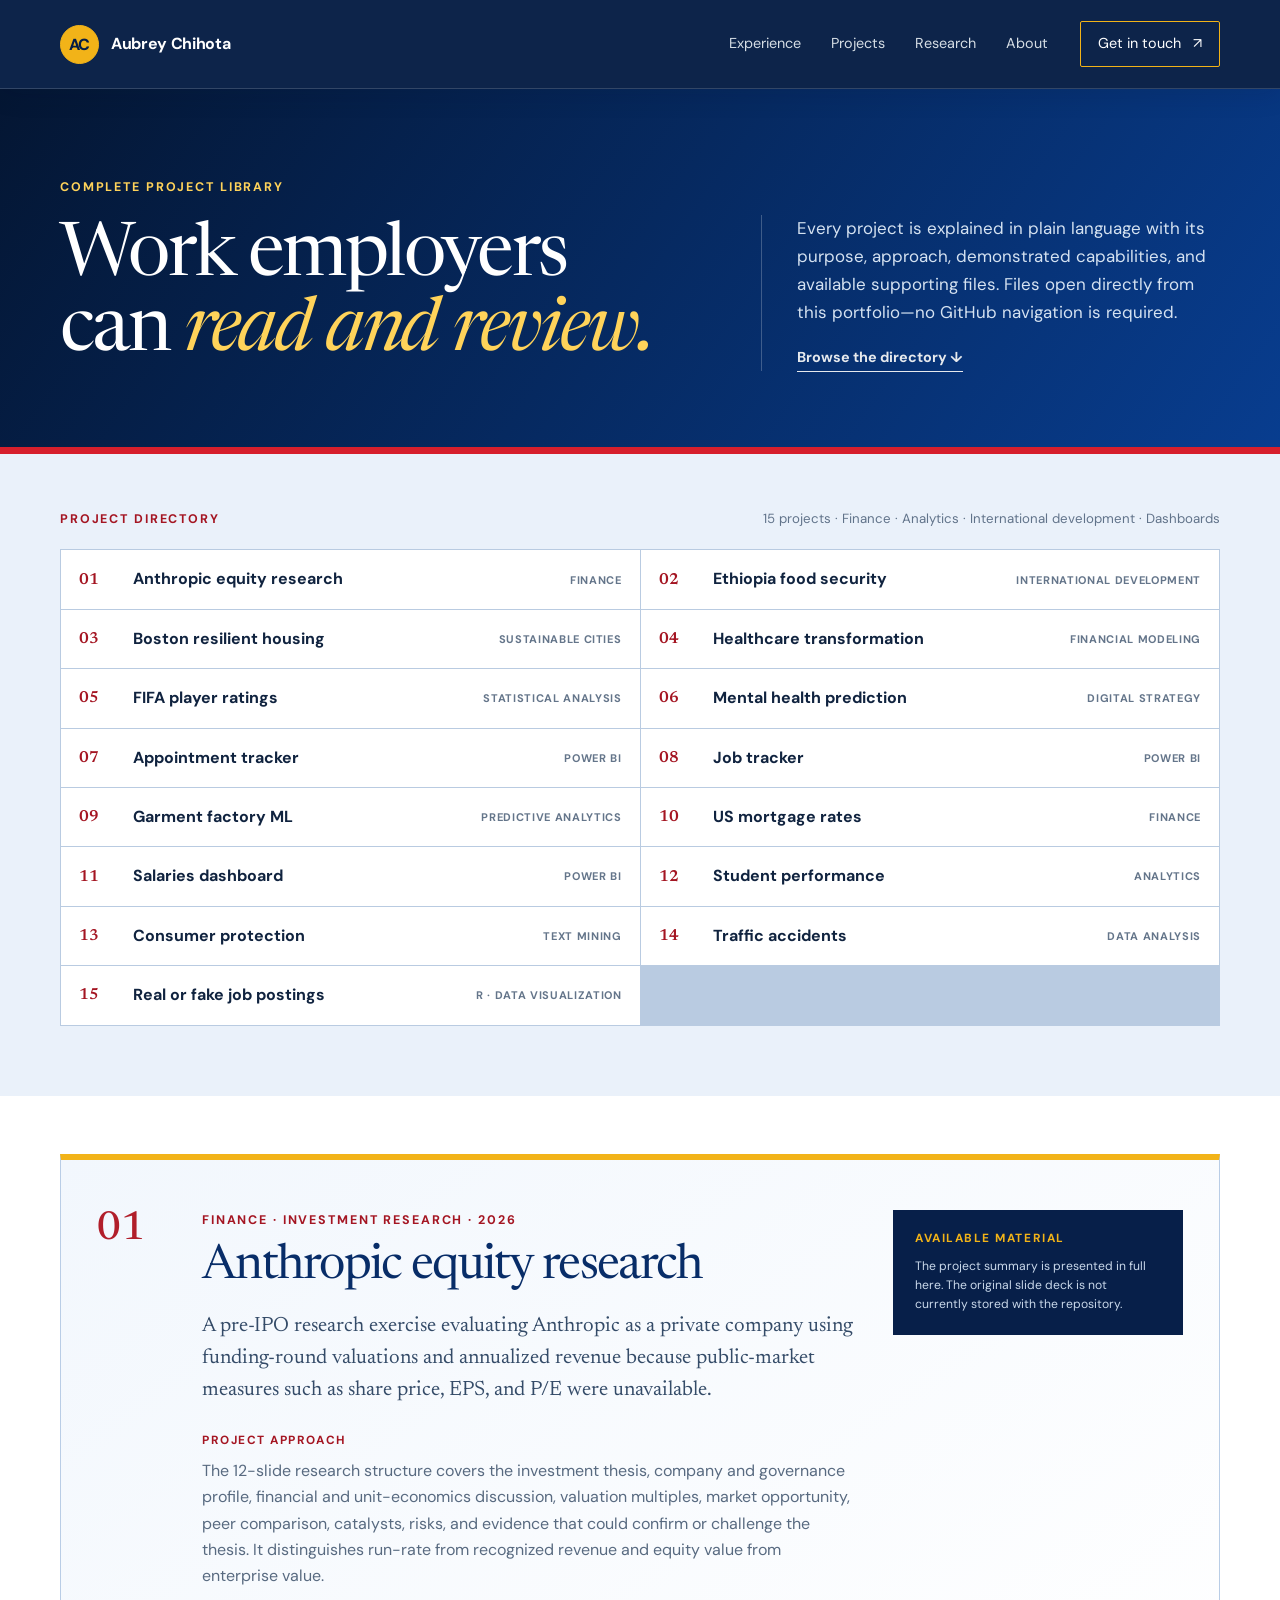
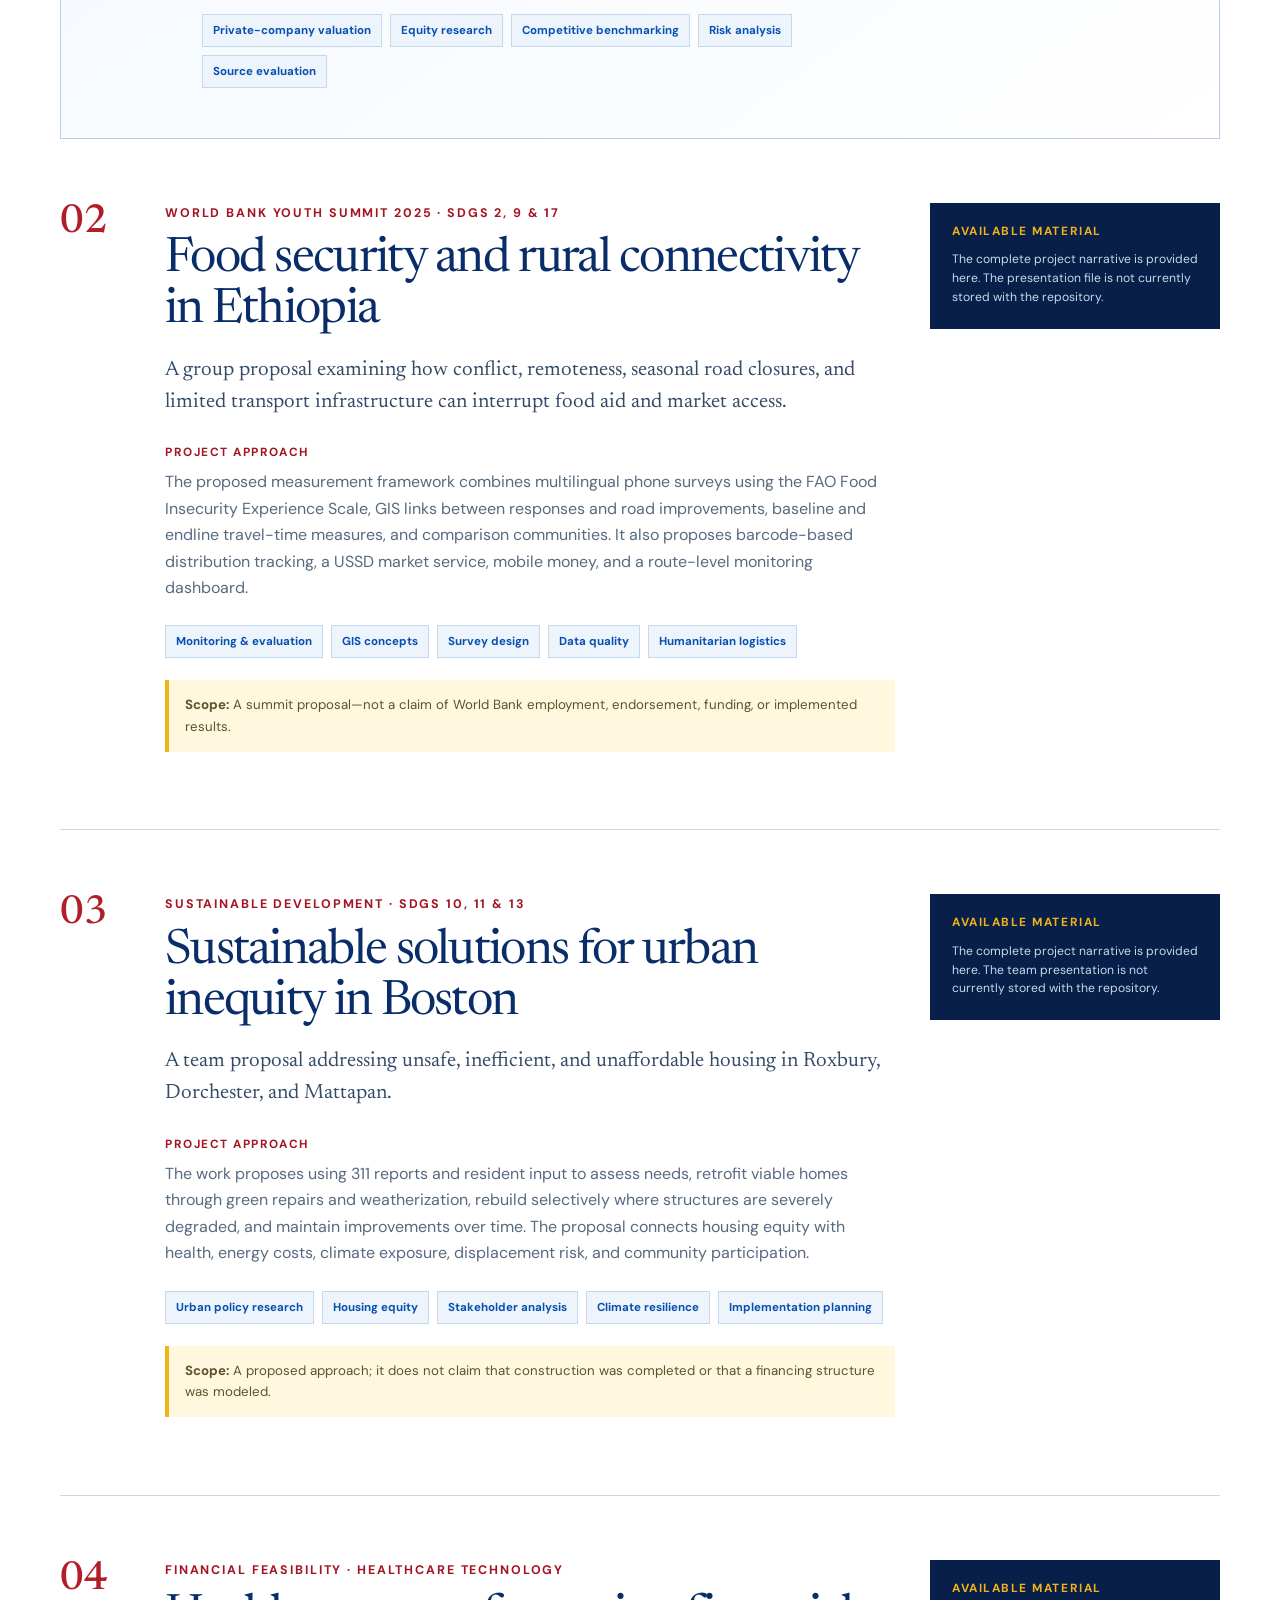
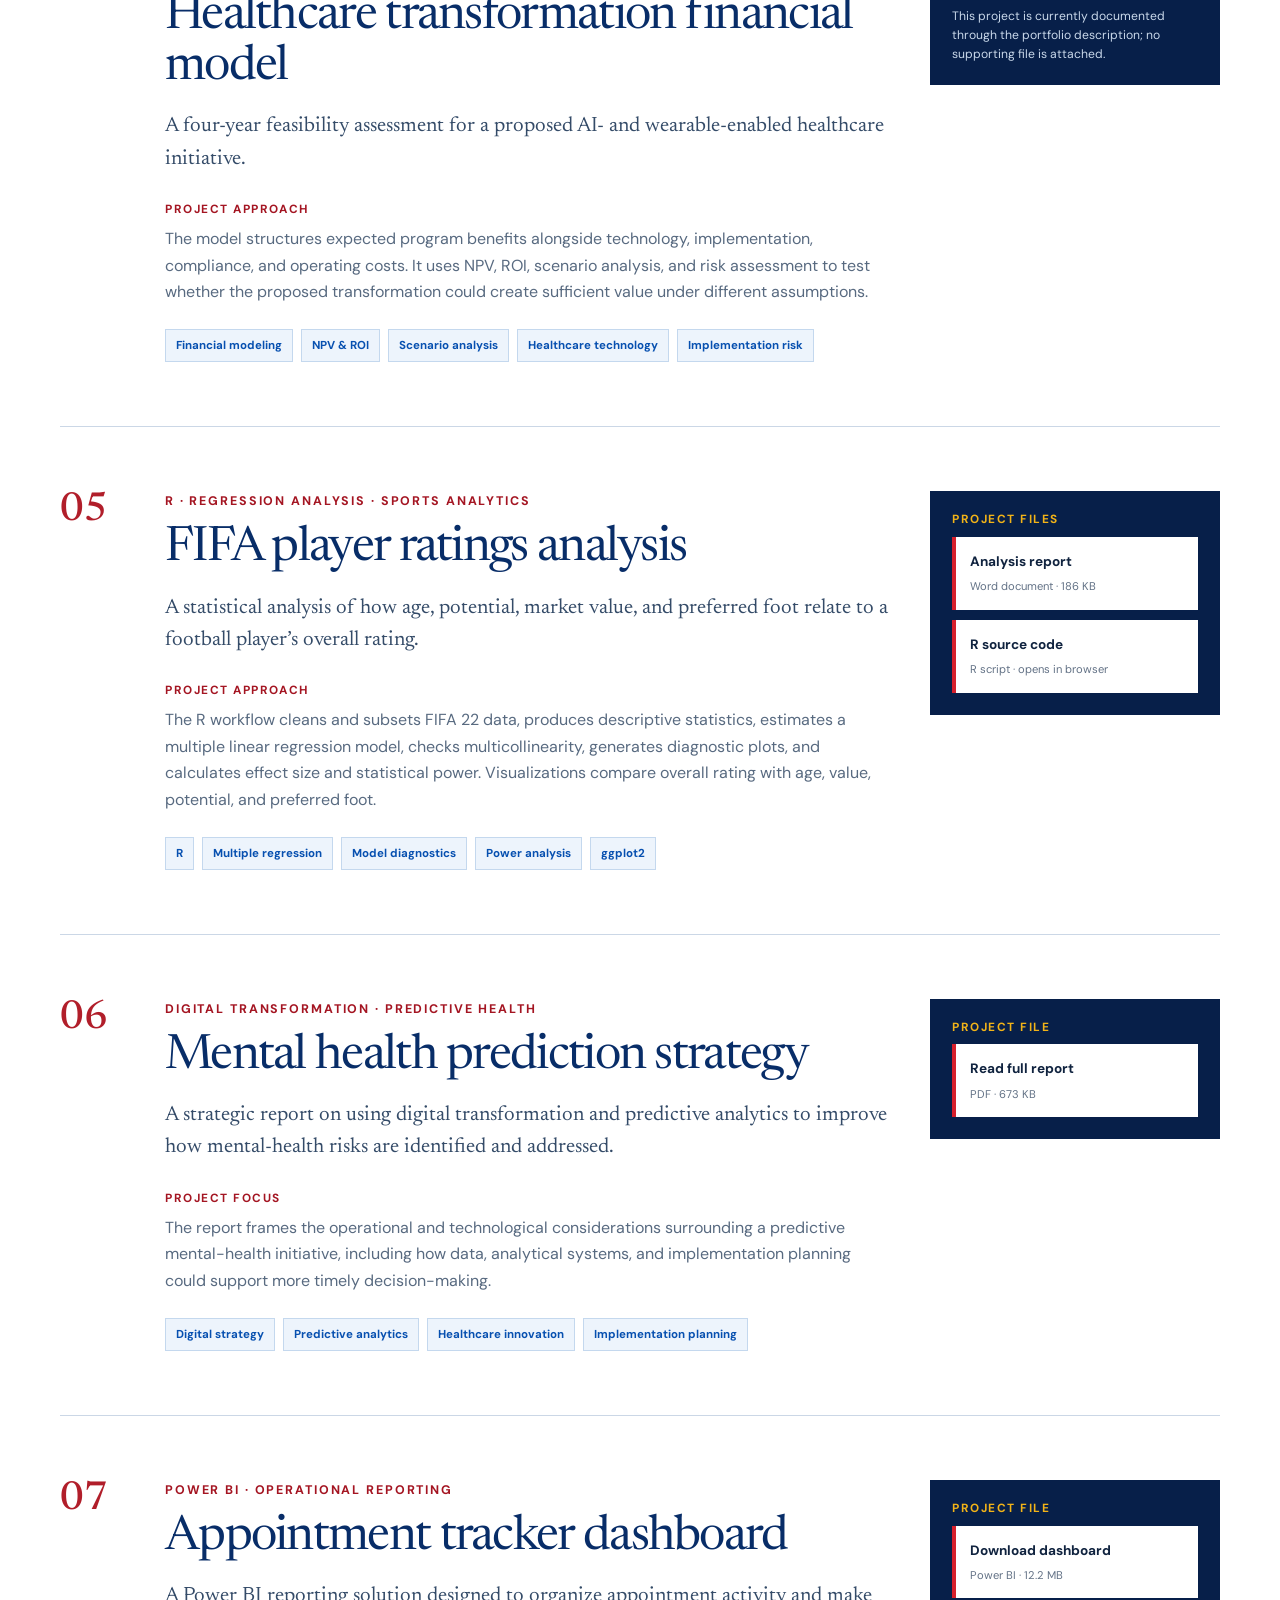
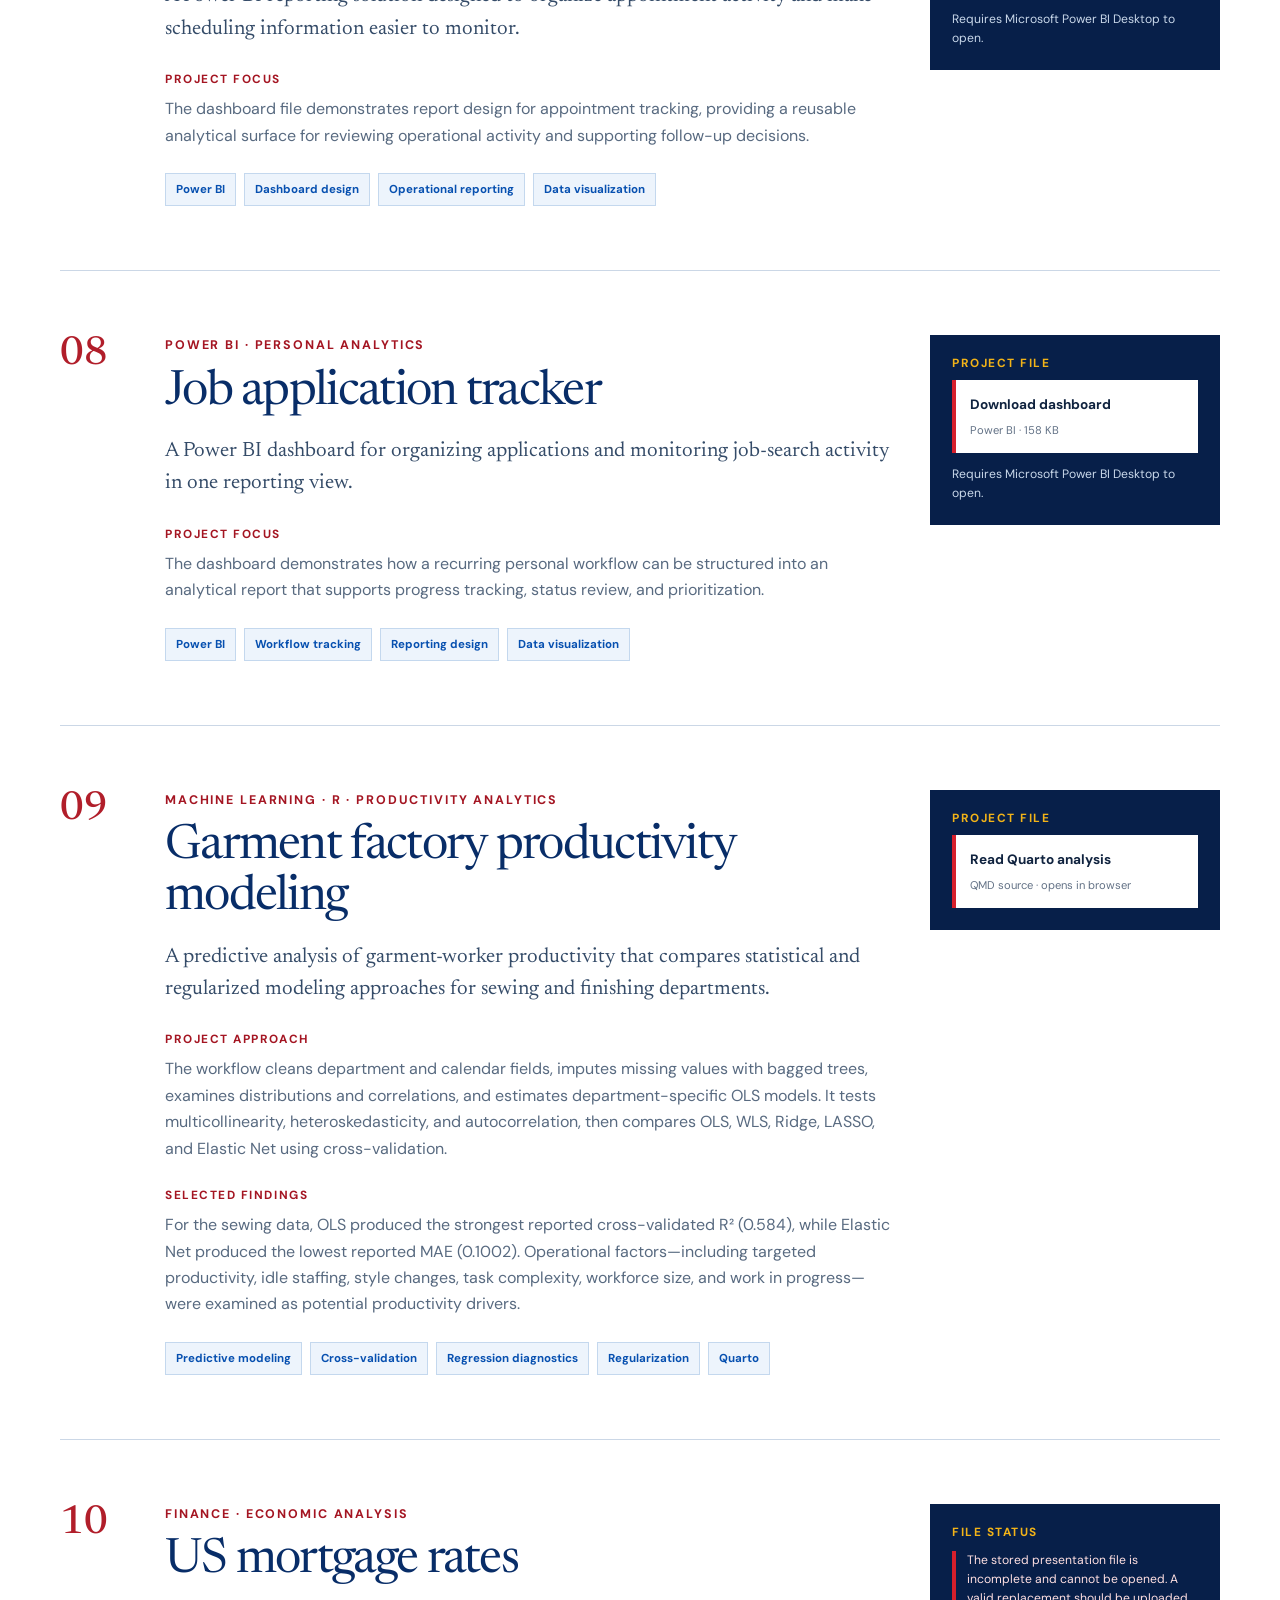
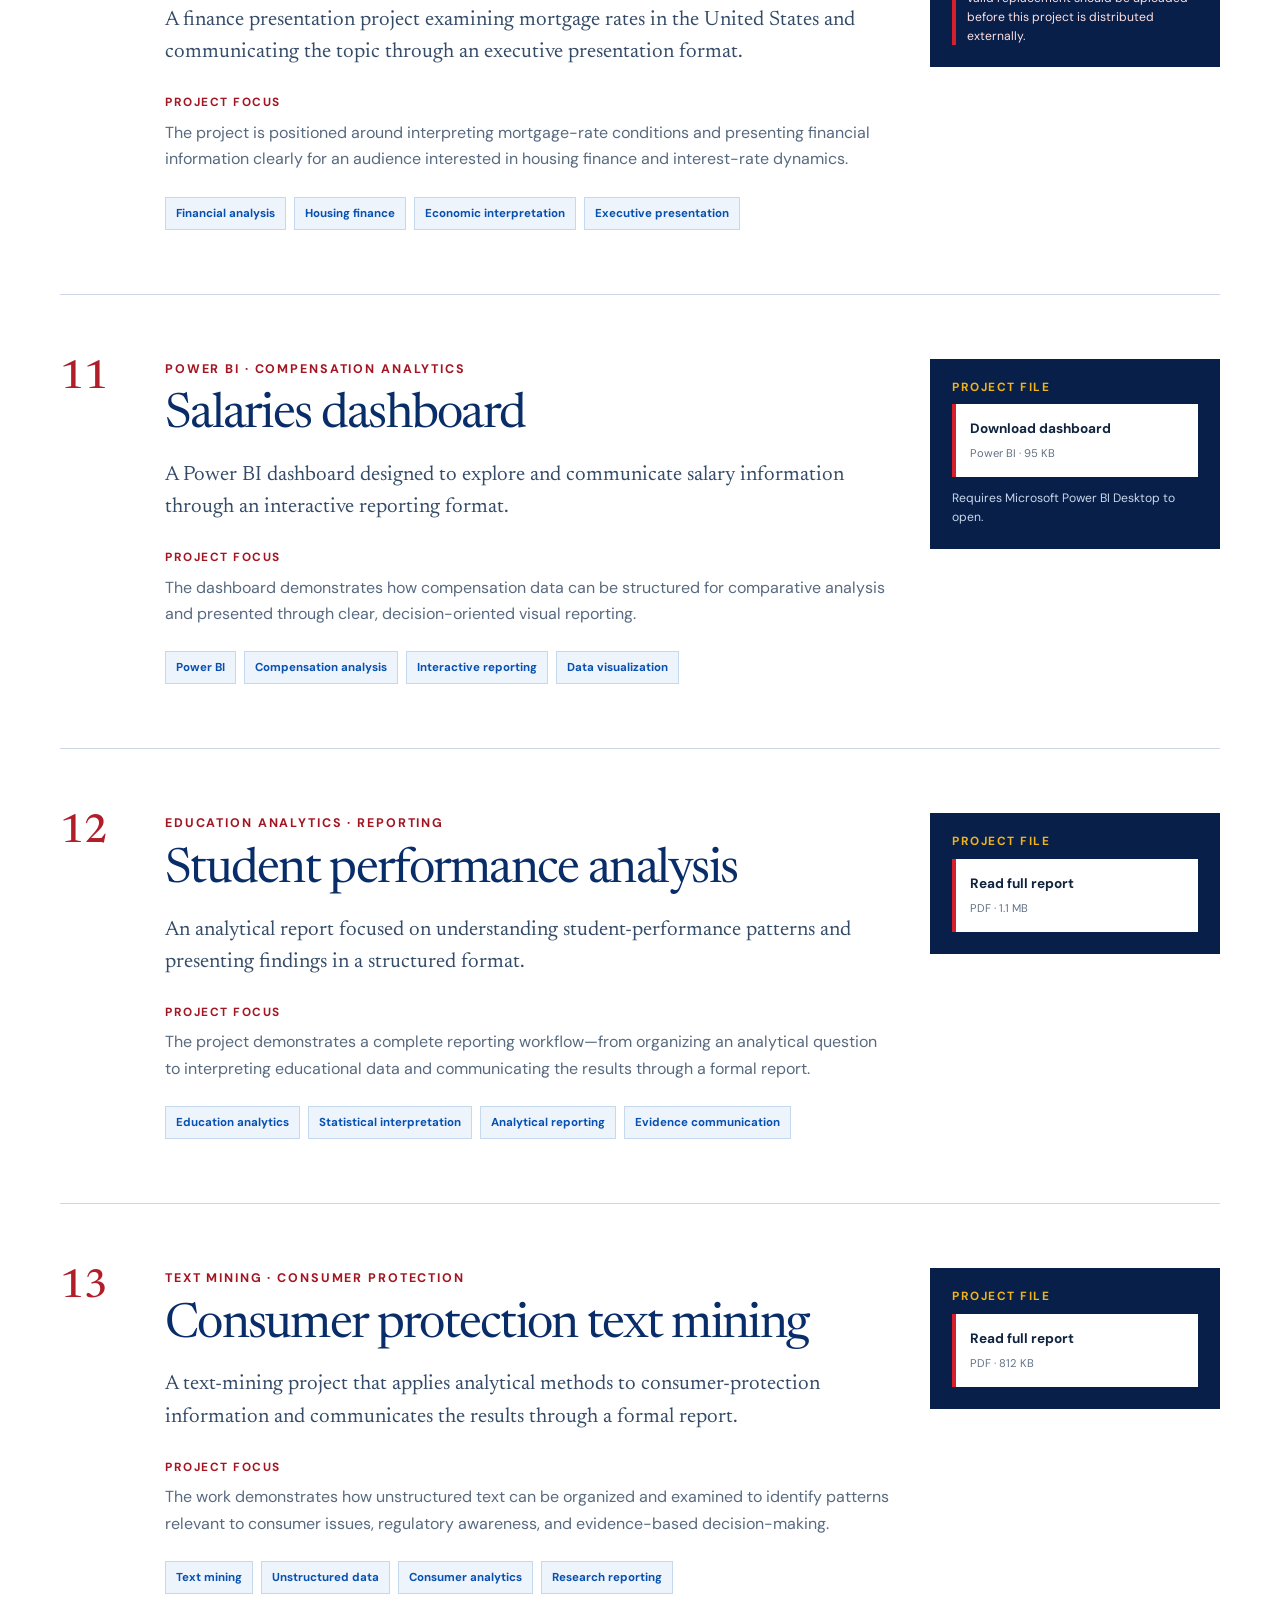
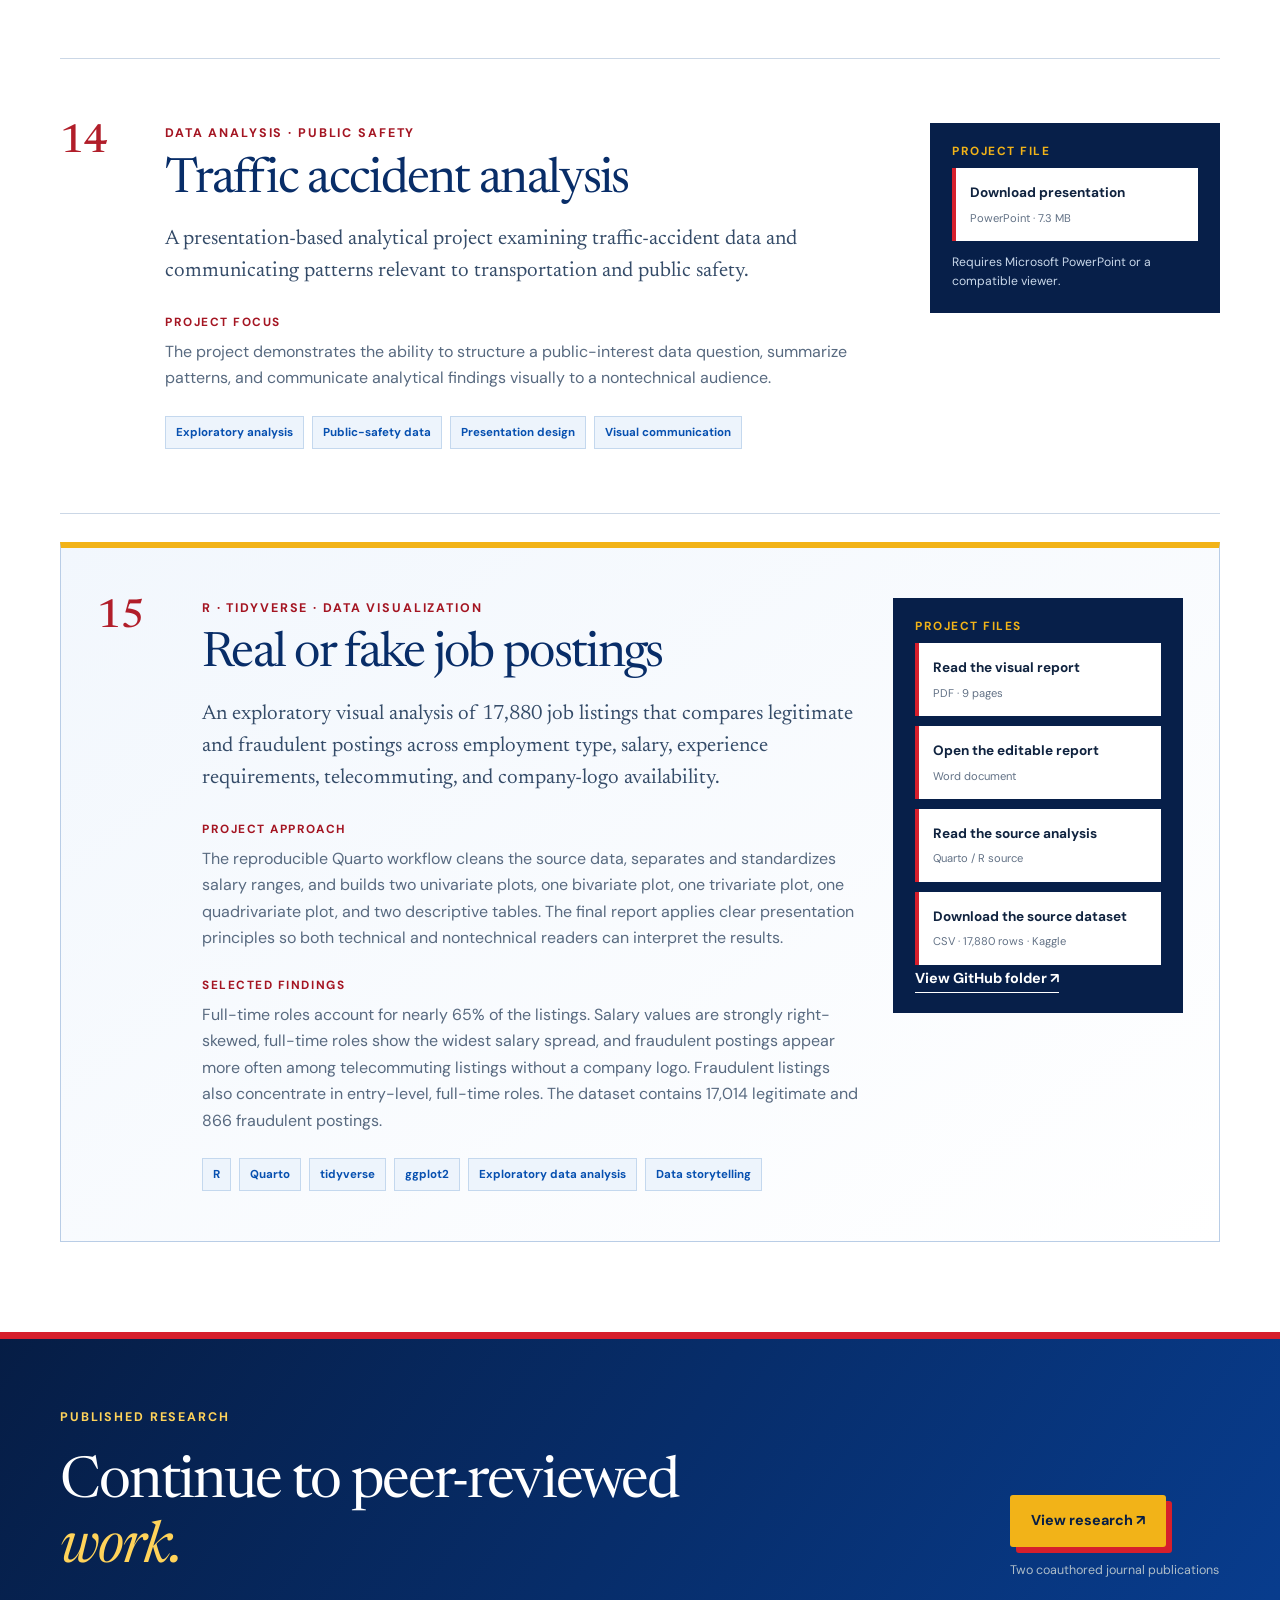
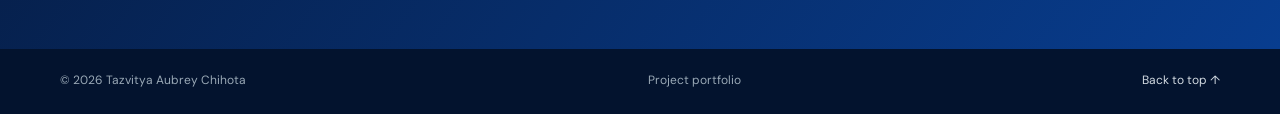
==== commit 18dc5ed2: "Add real or fake job postings project" ====
--- a/projects.html
+++ b/projects.html
@@ -30,7 +30,7 @@
 
     <section class="project-directory" id="directory">
       <div class="shell">
-        <div class="directory-head"><p class="eyebrow">Project directory</p><p>14 projects · Finance · Analytics · International development · Dashboards</p></div>
+        <div class="directory-head"><p class="eyebrow">Project directory</p><p>15 projects · Finance · Analytics · International development · Dashboards</p></div>
         <div class="directory-grid">
           <a href="#anthropic-equity-research"><span>01</span>Anthropic equity research<small>Finance</small></a>
           <a href="#ethiopia-food-security"><span>02</span>Ethiopia food security<small>International development</small></a>
@@ -46,6 +46,7 @@
           <a href="#student-performance"><span>12</span>Student performance<small>Analytics</small></a>
           <a href="#consumer-protection"><span>13</span>Consumer protection<small>Text mining</small></a>
           <a href="#traffic-accidents"><span>14</span>Traffic accidents<small>Data analysis</small></a>
+          <a href="#real-fake-job-postings"><span>15</span>Real or fake job postings<small>R · Data visualization</small></a>
         </div>
       </div>
     </section>
@@ -203,6 +204,22 @@
             <p class="file-note">Requires Microsoft PowerPoint or a compatible viewer.</p>
           </aside>
         </article>
+
+        <article class="project-detail featured-detail" id="real-fake-job-postings">
+          <div class="project-number">15</div>
+          <div class="project-main"><p class="eyebrow">R · Tidyverse · Data visualization</p><h2>Real or fake job postings</h2><p class="project-lede">An exploratory visual analysis of 17,880 job listings that compares legitimate and fraudulent postings across employment type, salary, experience requirements, telecommuting, and company-logo availability.</p>
+            <h3>Project approach</h3><p>The reproducible Quarto workflow cleans the source data, separates and standardizes salary ranges, and builds two univariate plots, one bivariate plot, one trivariate plot, one quadrivariate plot, and two descriptive tables. The final report applies clear presentation principles so both technical and nontechnical readers can interpret the results.</p>
+            <h3>Selected findings</h3><p>Full-time roles account for nearly 65% of the listings. Salary values are strongly right-skewed, full-time roles show the widest salary spread, and fraudulent postings appear more often among telecommuting listings without a company logo. Fraudulent listings also concentrate in entry-level, full-time roles. The dataset contains 17,014 legitimate and 866 fraudulent postings.</p>
+            <div class="capability-list"><span>R</span><span>Quarto</span><span>tidyverse</span><span>ggplot2</span><span>Exploratory data analysis</span><span>Data storytelling</span></div>
+          </div>
+          <aside class="project-files"><h3>Project files</h3>
+            <a class="file-card" href="project-files/real-fake-job-postings/visual-analysis-report.pdf"><strong>Read the visual report</strong><span>PDF · 9 pages</span></a>
+            <a class="file-card" href="project-files/real-fake-job-postings/visual-analysis-report.docx"><strong>Open the editable report</strong><span>Word document</span></a>
+            <a class="file-card" href="project-files/real-fake-job-postings/analysis.qmd"><strong>Read the source analysis</strong><span>Quarto / R source</span></a>
+            <a class="file-card" href="https://www.kaggle.com/datasets/shivamb/real-or-fake-fake-jobposting-prediction/download" target="_blank" rel="noopener noreferrer"><strong>Download the source dataset</strong><span>CSV · 17,880 rows · Kaggle</span></a>
+            <a class="text-link" href="https://github.com/Brey1997/MY-PROJECTS/tree/main/projects/real-fake-job-postings" target="_blank" rel="noopener noreferrer">View GitHub folder ↗</a>
+          </aside>
+        </article>
       </div>
     </section>
     <section class="closing"><div class="shell closing-grid"><div><p class="eyebrow light">Published research</p><h2>Continue to peer-reviewed <em>work.</em></h2></div><div><a class="button primary" href="index.html#research">View research ↗</a><p>Two coauthored journal publications</p></div></div></section>
